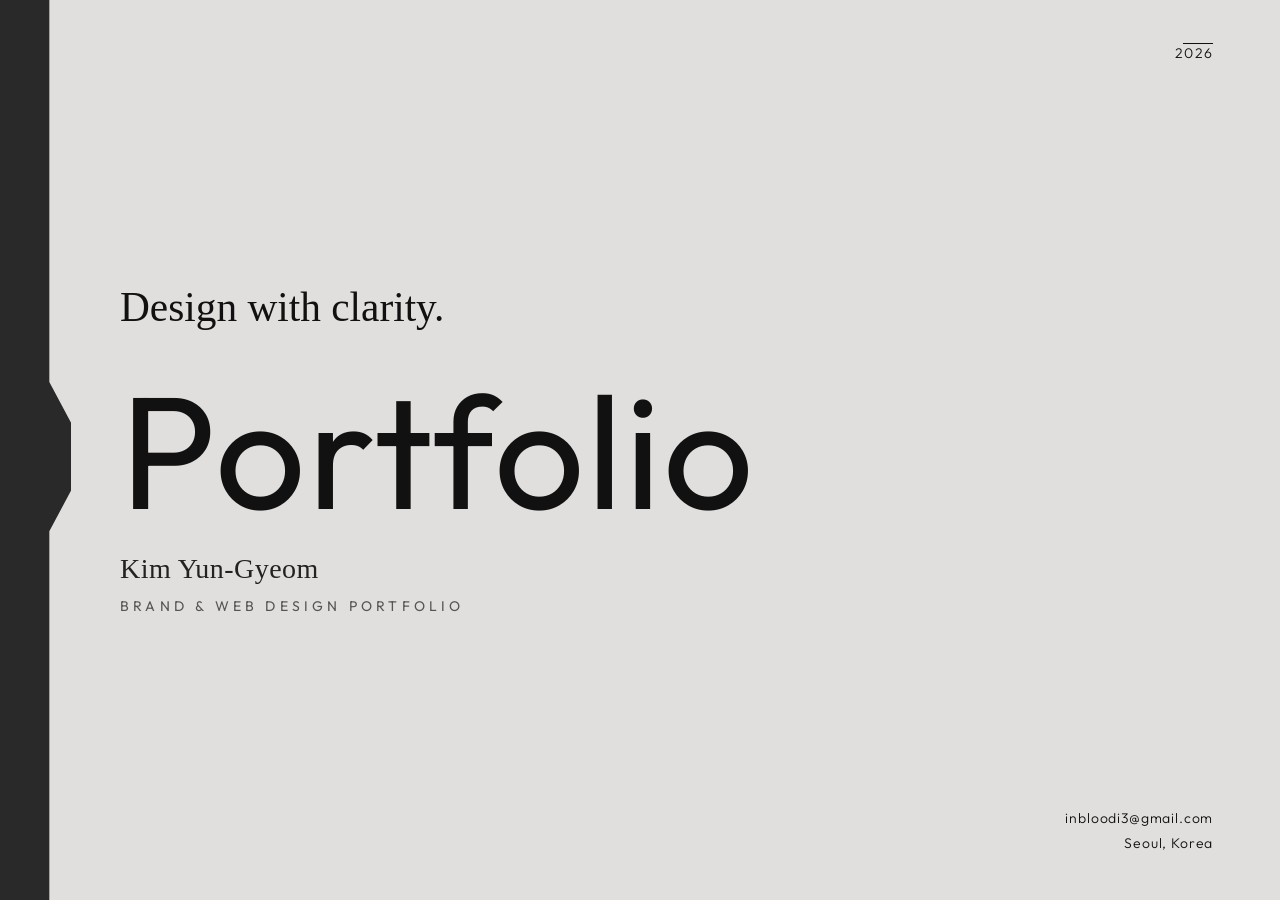
==== docs/index.html @ 1b4980cd "feat: scaffold site and build loading + cover master experience - docs/: first creation (index.html," ====
<!doctype html>
<html lang="ko">
<head>
  <meta charset="utf-8">
  <meta name="viewport" content="width=device-width, initial-scale=1">
  <title>Portfolio — Kim Yun-Gyeom</title>
  <meta name="description" content="Kim Yun-Gyeom — Brand &amp; Web Design Portfolio">

  <link rel="icon" href="data:,">

  <!-- 첫 화면이 그려지기 전에 Loading 상태를 켠다. JavaScript가 꺼져 있으면 Loading 화면은 나타나지 않는다. -->
  <script>document.documentElement.className = 'js is-loading';</script>

  <link rel="preload" href="assets/fonts/Outfit-Regular.ttf" as="font" type="font/ttf" crossorigin>
  <link rel="preload" href="assets/fonts/Outfit-Light.ttf" as="font" type="font/ttf" crossorigin>
  <link rel="stylesheet" href="css/tokens.css">
  <link rel="stylesheet" href="css/base.css">
  <link rel="stylesheet" href="css/layout.css">
  <link rel="stylesheet" href="css/components.css">
  <script src="js/main.js" defer></script>
</head>
<body>

  <div class="loader l-sheet" data-loader>
    <div class="loader__inner" role="status">
      <div class="loader__row">
        <span class="loader__label">Loading</span>
        <span class="loader__value" data-loader-value>0%</span>
      </div>
      <div class="loader__track">
        <div class="loader__bar" data-loader-bar></div>
      </div>
    </div>
  </div>

  <main>
    <section class="cover l-sheet" id="cover">
      <div class="cover__inner">
        <div class="cover__heading">
          <p class="cover__script cover__reveal">Design with clarity.</p>
          <h1 class="cover__title cover__reveal">Portfolio</h1>
          <p class="cover__name cover__reveal">Kim Yun-Gyeom</p>
          <p class="cover__caption cover__reveal">BRAND &amp; WEB DESIGN PORTFOLIO</p>
        </div>

        <p class="cover__year cover__reveal">2026</p>

        <address class="cover__contact cover__reveal">
          <span>inbloodi3@gmail.com</span>
          <span>Seoul, Korea</span>
        </address>
      </div>
    </section>
  </main>

</body>
</html>
---- docs/css/tokens.css ----
/* Design Tokens — 코드에서 쓰는 디자인 값의 유일한 원본.
   design-source/extracted-tokens.json(Figma에서 읽은 값)에서 SITE SCAFFOLD 때 옮겼다.

   단위 규칙
   - 크기·간격·자간 Token은 단위 없는 숫자다. 뜻은 "Figma 화면(1920 폭)에서의 px"이다.
   - 쓸 때 --px 를 곱한다:  font-size: calc(var(--text-cover-title-size) * var(--px));
   - --px 는 "디자인 1px이 지금 화면에서 차지하는 길이"다. 1920 이상에서는 정확히 1px이고,
     더 좁은 화면에서는 Section이 정한 비율로 줄어든다(layout.css, components.css에서 재정의).
   - 작은 글자(16 이하)는 줄이지 않는다. 그런 곳은 --px 대신 1px을 곱한다.
   - 색, 굵기, 줄 높이 배수(-leading)는 그대로 쓴다. -leading-px 는 --px 를 곱해 쓴다.
*/

:root {
  --px: calc(min(100vw, 1920px) / 1920);

  /* Color */
  --color-cover-base: #11100d;
  --color-cover-text: #111111;
  --color-cover-name: #222222;
  --color-cover-caption: #555555;
  --color-contents-title: #131313;
  --color-contents-project: #141414;
  --color-contents-label: #575757;
  --color-contents-sub: #5b5b5b;
  --color-contents-number: #666666;
  --color-contents-rule: rgba(38,38,38,0.25);
  --color-profile-page: rgb(15,15,17);
  --color-profile-card: #141416;
  --color-profile-card-border: rgba(255,255,255,0.05);
  --color-profile-photo-bg: #1e1e1e;
  --color-profile-heading: #f8f5ec;
  --color-profile-body: #d4d4d4;
  --color-profile-date: #cfcfcf;
  --color-profile-muted: #888888;
  --color-profile-divider: rgba(255,255,255,0.1);
  --color-profile-dot: rgba(255,255,255,0.2);
  --color-tool-card-bg: #1b1b1d;
  --color-tool-card-border: rgba(79,79,84,0.65);
  --color-tool-card-symbol: #ebe8db;
  --color-tool-card-label: #adadad;
  --color-cover-paper: #e0dfdd;
  --color-cover-band: #292929;

  /* Typography */
  --font-display: "Outfit", "Helvetica Neue", Arial, sans-serif;
  --font-script: "Allura", cursive;
  --font-serif: "Cormorant Garamond", Georgia, serif;
  --font-kr-heading: "Noto Sans KR", "Apple SD Gothic Neo", "Malgun Gothic", sans-serif;
  --font-kr-body: "Pretendard", "Apple SD Gothic Neo", "Malgun Gothic", sans-serif;
  --text-cover-title-size: 240;
  --text-cover-title-weight: 400;
  --text-cover-title-leading-px: 160;
  --text-cover-title-tracking: 3;
  --text-cover-script-size: 62;
  --text-cover-script-weight: 400;
  --text-cover-script-leading: normal;
  --text-cover-script-tracking: 0;
  --text-cover-name-size: 42;
  --text-cover-name-weight: 500;
  --text-cover-name-leading: normal;
  --text-cover-name-tracking: 0.72;
  --text-cover-caption-size: 14;
  --text-cover-caption-weight: 400;
  --text-cover-caption-leading: 1.5;
  --text-cover-caption-tracking: 4.2;
  --text-cover-year-size: 14;
  --text-cover-year-weight: 300;
  --text-cover-year-leading: normal;
  --text-cover-year-tracking: 1.4;
  --text-cover-contact-size: 14;
  --text-cover-contact-weight: 300;
  --text-cover-contact-leading-px: 25.2;
  --text-cover-contact-tracking: 0.84;
  --text-contents-title-size: 108;
  --text-contents-title-weight: 400;
  --text-contents-title-leading: normal;
  --text-contents-title-tracking: 5.4;
  --text-contents-eyebrow-size: 18;
  --text-contents-eyebrow-weight: 500;
  --text-contents-eyebrow-leading: 1.35;
  --text-contents-eyebrow-tracking: 0.9;
  --text-contents-project-size: 42;
  --text-contents-project-weight: 400;
  --text-contents-project-leading: 1.35;
  --text-contents-project-tracking: 0;
  --text-contents-number-size: 16;
  --text-contents-number-weight: 400;
  --text-contents-number-leading: 1.35;
  --text-contents-number-tracking: 1.28;
  --text-contents-item-size: 16;
  --text-contents-item-weight: 400;
  --text-contents-item-leading: 1.35;
  --text-contents-item-tracking: 1.28;
  --text-contents-caption-size: 14;
  --text-contents-caption-weight: 400;
  --text-contents-caption-leading: 1.35;
  --text-contents-caption-tracking: 1.4;
  --text-profile-name-size: 48;
  --text-profile-name-weight: 700;
  --text-profile-name-leading-px: 58;
  --text-profile-name-tracking: -0.72;
  --text-profile-birth-size: 16;
  --text-profile-birth-weight: 300;
  --text-profile-birth-leading-px: 24;
  --text-profile-birth-tracking: 1.6;
  --text-profile-contact-label-size: 16;
  --text-profile-contact-label-weight: 500;
  --text-profile-contact-label-leading-px: 24;
  --text-profile-contact-label-tracking: 0;
  --text-profile-contact-size: 16;
  --text-profile-contact-weight: 400;
  --text-profile-contact-leading-px: 24;
  --text-profile-contact-tracking: 0.8;
  --text-profile-intro-size: 20;
  --text-profile-intro-weight: 400;
  --text-profile-intro-leading-px: 31;
  --text-profile-intro-tracking: 0;
  --text-profile-heading-size: 42;
  --text-profile-heading-weight: 400;
  --text-profile-heading-leading-px: 46;
  --text-profile-heading-tracking: 0;
  --text-profile-date-size: 16;
  --text-profile-date-weight: 400;
  --text-profile-date-leading-px: 24;
  --text-profile-date-tracking: 0;
  --text-profile-item-size: 16;
  --text-profile-item-weight: 700;
  --text-profile-item-leading-px: 24;
  --text-profile-item-tracking: 0;
  --text-profile-item-sub-size: 16;
  --text-profile-item-sub-weight: 400;
  --text-profile-item-sub-leading-px: 25;
  --text-profile-item-sub-tracking: 0;
  --text-tool-symbol-size: 24;
  --text-tool-symbol-weight: 600;
  --text-tool-symbol-leading-px: 30;
  --text-tool-symbol-tracking: 0;
  --text-tool-label-size: 14;
  --text-tool-label-weight: 400;
  --text-tool-label-leading-px: 20;
  --text-tool-label-tracking: 0;

  /* Layout */
  --layout-frame-width: 1920;
  --layout-slide-height: 1080;
  --layout-cover-inner-height: 950;
  --layout-cover-padding-left: 180;
  --layout-cover-padding-right: 100;
  --layout-cover-title-block-height: 500;
  --layout-contents-inner-width: 1620;
  --layout-contents-inner-height: 850;
  --layout-contents-left-width: 500;
  --layout-contents-right-width: 1040;
  --layout-contents-index-column-width: 230;
  --layout-contents-project-row-height: 100;
  --layout-profile-page-padding-block: 65;
  --layout-profile-page-padding-inline: 160;
  --layout-profile-card-width: 1600;
  --layout-profile-card-height: 950;
  --layout-profile-card-padding-top: 157;
  --layout-profile-card-padding-right: 97;
  --layout-profile-card-padding-bottom: 35;
  --layout-profile-card-padding-left: 129;
  --layout-profile-aside-width: 320;
  --layout-profile-photo-width: 320;
  --layout-profile-photo-height: 400;
  --layout-profile-date-column-width: 154;
  --layout-tool-card-size: 76;
  --layout-case-study-aidora-width: 1600;
  --layout-cover-band-width: 74;
  --layout-cover-band-tab-width: 107;
  --layout-cover-band-tab-top: 102;
  --layout-cover-band-tab-flat-top: 40;
  --layout-cover-band-tab-flat-bottom: 60;
  --layout-cover-band-tab-bottom: 122;
  --layout-cover-frame-margin: 65;

  /* Space */
  --space-cover-stack-gap: 16;
  --space-cover-script-bottom: 54;
  --space-cover-name-top: 29;
  --space-contents-columns-gap: 80;
  --space-contents-heading-gap: 28;
  --space-contents-groups-gap: 44;
  --space-contents-group-gap: 28;
  --space-contents-title-gap: 28;
  --space-contents-index-gap: 20;
  --space-contents-item-gap: 12;
  --space-profile-columns-gap: 124;
  --space-profile-aside-gap: 36;
  --space-profile-info-gap: 28;
  --space-profile-name-gap: 10;
  --space-profile-contact-gap: 14;
  --space-profile-contact-label-gap: 16;
  --space-profile-intro-to-body: 160;
  --space-profile-rows-gap: 24;
  --space-profile-row-columns-gap: 80;
  --space-profile-block-gap: 28;
  --space-profile-list-gap: 22;
  --space-profile-item-gap: 24;
  --space-profile-item-inner-gap: 2;
  --space-tool-cards-gap: 8;
  --space-character-gap-row: 12;
  --space-character-gap-column: 16;

  /* Shape */
  --radius-profile-card: 16;
  --radius-profile-photo: 8;
  --radius-tool-card: 8;
  --shadow-profile-card: 0 25px 25px rgba(0, 0, 0, 0.25);
  --border-hairline: 1;
  --size-cover-year-rule-width: 30;
  --size-cover-year-rule-height: 1;
  --size-character-dot: 4;

  /* Responsive Adaptation — Figma에 없다(Desktop 1920 디자인만 있음).
     좁은 화면에서 Cover 구성을 유지하기 위한 구현 판단값이다.
     근거: design-source/implementation-spec.md "Responsive Strategy" */
  --sheet-scale-base-mobile: 1130;   /* 화면 폭을 이 숫자로 나눈 값이 --px. 왼쪽 140 + 제목 930 + 오른쪽 60 */
  --sheet-scale-base-tablet: 1175;   /* 왼쪽 165 + 제목 930 + 오른쪽 80 */
  --layout-sheet-padding-left-mobile: 140;
  --layout-sheet-padding-right-mobile: 60;
  --layout-sheet-padding-left-tablet: 165;
  --layout-sheet-padding-right-tablet: 80;
  --text-small-size-mobile: 12;      /* 14px 대문자 Label이 390 폭에서 한 줄에 들어가도록 */
  --text-small-tracking-mobile: 3;
  --text-cover-script-size-min: 30;  /* 필기체와 이름이 읽히는 최소 크기(px) */
  --text-cover-name-size-min: 20;
  --text-cover-stack-gap-min: 10;
  --text-cover-title-leading-px-mobile: 220;  /* 390 폭: 제목 묶음 높이를 고정하지 않고 줄 높이로 간격을 만든다 */

  /* Motion — Figma에 없다. Loading → Cover 전환용(사용자 지정 Interaction).
     근거: design-source/implementation-spec.md "Loading Experience" */
  --duration-loader-out: 500ms;
  --duration-reveal: 800ms;
  --delay-reveal: 150ms;      /* Loading 선이 옅어진 뒤에 글자가 나타나기 시작한다 */
  --stagger-reveal: 70ms;
  --ease-out: cubic-bezier(0.22, 1, 0.36, 1);
  --distance-reveal: 24;
}

/* 움직임을 줄이도록 설정한 환경: 이동을 없애고 전환을 즉시 끝낸다 */
@media (prefers-reduced-motion: reduce) {
  :root {
    --duration-loader-out: 1ms;
    --duration-reveal: 1ms;
    --delay-reveal: 0ms;
    --stagger-reveal: 0ms;
    --distance-reveal: 0;
  }
}
---- docs/css/base.css ----
/* Base — Reset, Font, Element 기본값 */

/* Font: Self-hosted (SIL Open Font License 1.1). 기록은 assets/manifest.jsonl */
@font-face {
  font-family: "Outfit";
  src: url("../assets/fonts/Outfit-Light.ttf") format("truetype");
  font-weight: 300;
  font-style: normal;
  font-display: swap;
}

@font-face {
  font-family: "Outfit";
  src: url("../assets/fonts/Outfit-Regular.ttf") format("truetype");
  font-weight: 400;
  font-style: normal;
  font-display: swap;
}

*,
*::before,
*::after {
  box-sizing: border-box;
}

html {
  -webkit-text-size-adjust: 100%;
  text-size-adjust: 100%;
}

body {
  margin: 0;
  font-family: var(--font-display);
  color: var(--color-cover-text);
  background: var(--color-cover-paper);
  -webkit-font-smoothing: antialiased;
}

h1,
p,
address {
  margin: 0;
}

address {
  font-style: normal;
}

img {
  display: block;
  max-width: 100%;
  height: auto;
}

:focus-visible {
  outline: 2px solid currentColor;
  outline-offset: 3px;
}

.u-visually-hidden {
  position: absolute;
  width: 1px;
  height: 1px;
  overflow: hidden;
  clip-path: inset(50%);
  white-space: nowrap;
}
---- docs/css/layout.css ----
/* Layout — Page 골격 */

/* Sheet: 종이 한 장을 화면 가득 펼친 면. Cover와 Loading 화면이 같이 쓴다.
   - 밝은 종이 바탕과 왼쪽의 검은 띠(가운데가 튀어나온 모양)를 그린다.
   - --px 를 화면 폭에 맞춰 정한다. 이 안의 모든 크기는 --px 를 곱해 쓴다.
   - 종이 질감 이미지는 아직 권리 확인 전이라 단색으로 대신한다(ASSET GAP). */
.l-sheet {
  --px: calc(100vw / var(--sheet-scale-base-mobile));
  --sheet-padding-left: calc(var(--layout-sheet-padding-left-mobile) * var(--px));
  --sheet-padding-right: calc(var(--layout-sheet-padding-right-mobile) * var(--px));
  --sheet-margin-block: calc(var(--layout-cover-frame-margin) * var(--px));

  position: relative;
  min-height: 100vh;
  min-height: 100svh;
  background: var(--color-cover-paper);
  overflow: hidden;
}

.l-sheet::before {
  content: "";
  position: absolute;
  inset: 0 auto 0 0;
  width: calc(var(--layout-cover-band-tab-width) * var(--px));
  background: var(--color-cover-band);
  clip-path: polygon(
    0 0,
    calc(var(--layout-cover-band-width) * var(--px)) 0,
    calc(var(--layout-cover-band-width) * var(--px)) calc(50% - var(--layout-cover-band-tab-top) * var(--px)),
    100% calc(50% - var(--layout-cover-band-tab-flat-top) * var(--px)),
    100% calc(50% + var(--layout-cover-band-tab-flat-bottom) * var(--px)),
    calc(var(--layout-cover-band-width) * var(--px)) calc(50% + var(--layout-cover-band-tab-bottom) * var(--px)),
    calc(var(--layout-cover-band-width) * var(--px)) 100%,
    0 100%
  );
}

@media (min-width: 600px) {
  .l-sheet {
    --px: calc(100vw / var(--sheet-scale-base-tablet));
    --sheet-padding-left: calc(var(--layout-sheet-padding-left-tablet) * var(--px));
    --sheet-padding-right: calc(var(--layout-sheet-padding-right-tablet) * var(--px));
  }
}

/* Desktop: Figma 구성 그대로. 1920에서 --px 는 정확히 1px이다. */
@media (min-width: 1024px) {
  .l-sheet {
    --px: calc(min(100vw, 1920px) / 1920);
    --sheet-padding-left: calc(var(--layout-cover-padding-left) * var(--px));
    --sheet-padding-right: calc(var(--layout-cover-padding-right) * var(--px));
  }
}
---- docs/css/components.css ----
/* Components */

/* ---------- Cover ---------- */

.cover {
  display: flex;
  align-items: center;
}

/* Figma: 1080 높이 화면 안의 950 높이 영역. 위아래 여백을 뺀 나머지를 채운다. */
.cover__inner {
  position: relative;
  display: flex;
  align-items: center;
  width: 100%;
  height: calc(100vh - 2 * var(--sheet-margin-block));
  height: calc(100svh - 2 * var(--sheet-margin-block));
  min-height: calc(var(--layout-cover-title-block-height) * var(--px));
  padding-left: var(--sheet-padding-left);
  padding-right: var(--sheet-padding-right);
}

.cover__heading {
  display: flex;
  flex-direction: column;
  align-items: flex-start;
  justify-content: center;
  gap: max(calc(var(--space-cover-stack-gap) * var(--px)), calc(var(--text-cover-stack-gap-min) * 1px));
}

.cover__script {
  padding-bottom: calc(var(--space-cover-script-bottom) * var(--px));
  font-family: var(--font-script);
  font-size: max(calc(var(--text-cover-script-size) * var(--px)), calc(var(--text-cover-script-size-min) * 1px));
  font-weight: var(--text-cover-script-weight);
  line-height: var(--text-cover-script-leading);
  color: var(--color-cover-text);
}

/* Figma에서 제목은 남는 높이를 차지하는 칸의 세로 가운데에 놓인다 */
.cover__title {
  font-size: calc(var(--text-cover-title-size) * var(--px));
  font-weight: var(--text-cover-title-weight);
  line-height: calc(var(--text-cover-title-leading-px-mobile) * var(--px));
  letter-spacing: calc(var(--text-cover-title-tracking) * var(--px));
  white-space: nowrap;
  color: var(--color-cover-text);
}

.cover__name {
  padding-top: calc(var(--space-cover-name-top) * var(--px));
  font-family: var(--font-serif);
  font-size: max(calc(var(--text-cover-name-size) * var(--px)), calc(var(--text-cover-name-size-min) * 1px));
  font-weight: var(--text-cover-name-weight);
  line-height: var(--text-cover-name-leading);
  letter-spacing: calc(var(--text-cover-name-tracking) * var(--px));
  color: var(--color-cover-name);
}

/* 작은 글자는 화면이 좁아져도 줄이지 않는다(1px 곱). 390 폭에서만 한 단계 작게 쓴다. */
.cover__caption {
  font-size: calc(var(--text-small-size-mobile) * 1px);
  font-weight: var(--text-cover-caption-weight);
  line-height: var(--text-cover-caption-leading);
  letter-spacing: calc(var(--text-small-tracking-mobile) * 1px);
  text-transform: uppercase;
  color: var(--color-cover-caption);
}

/* 오른쪽 위: 짧은 선 + 연도 */
.cover__year {
  position: absolute;
  top: 0;
  right: var(--sheet-padding-right);
  display: flex;
  flex-direction: column;
  align-items: flex-end;
  font-size: calc(var(--text-cover-year-size) * 1px);
  font-weight: var(--text-cover-year-weight);
  line-height: var(--text-cover-year-leading);
  letter-spacing: calc(var(--text-cover-year-tracking) * 1px);
  white-space: nowrap;
  color: var(--color-cover-text);
}

.cover__year::before {
  content: "";
  width: calc(var(--size-cover-year-rule-width) * 1px);
  height: calc(var(--size-cover-year-rule-height) * 1px);
  background: var(--color-cover-text);
}

/* 오른쪽 아래: 이메일, 지역 */
.cover__contact {
  position: absolute;
  right: var(--sheet-padding-right);
  bottom: 0;
  display: flex;
  flex-direction: column;
  align-items: flex-end;
  font-size: calc(var(--text-cover-contact-size) * 1px);
  font-weight: var(--text-cover-contact-weight);
  line-height: calc(var(--text-cover-contact-leading-px) * 1px);
  letter-spacing: calc(var(--text-cover-contact-tracking) * 1px);
  text-align: right;
  white-space: nowrap;
  color: var(--color-cover-text);
}

/* 600 이상: Figma의 제목 묶음 구성(고정 높이 안에서 제목이 세로 가운데) */
@media (min-width: 600px) {
  .cover__heading {
    height: calc(var(--layout-cover-title-block-height) * var(--px));
  }

  .cover__title {
    display: flex;
    flex: 1 0 0;
    align-items: center;
    min-height: 1px;
    line-height: calc(var(--text-cover-title-leading-px) * var(--px));
  }

  .cover__caption {
    font-size: calc(var(--text-cover-caption-size) * 1px);
    letter-spacing: calc(var(--text-cover-caption-tracking) * 1px);
  }
}

/* ---------- Cover 등장 ----------
   Loading이 끝나면 글자들이 아래에서 제자리로 올라오며 나타난다.
   숨김 상태는 JavaScript가 Loading을 켰을 때(.is-loading)만 적용된다. */

.cover__reveal {
  transition:
    opacity var(--duration-reveal) var(--ease-out),
    transform var(--duration-reveal) var(--ease-out);
  transition-delay: var(--delay-reveal);
}

.cover__reveal:nth-child(2) { transition-delay: calc(var(--delay-reveal) + var(--stagger-reveal) * 1); }
.cover__reveal:nth-child(3) { transition-delay: calc(var(--delay-reveal) + var(--stagger-reveal) * 2); }
.cover__reveal:nth-child(4) { transition-delay: calc(var(--delay-reveal) + var(--stagger-reveal) * 3); }
.cover__year.cover__reveal,
.cover__contact.cover__reveal { transition-delay: calc(var(--delay-reveal) + var(--stagger-reveal) * 5); }

.is-loading .cover__reveal {
  opacity: 0;
  transform: translateY(calc(var(--distance-reveal) * var(--px)));
  transition: none;
  /* JavaScript가 도중에 멈춰도 글자가 숨은 채로 남지 않게 한다 */
  animation: cover-failsafe 1ms 8s forwards;
}

@keyframes cover-failsafe {
  to {
    opacity: 1;
    transform: none;
  }
}

/* ---------- Loader ----------
   Cover와 같은 종이·띠·여백·글자 양식을 쓴다. 가는 선 하나가 왼쪽에서 오른쪽으로 찬다. */

.loader {
  display: none;
}

.is-loading .loader,
.is-loaded .loader {
  position: fixed;
  inset: 0;
  z-index: 10;
  display: flex;
  align-items: center;
  pointer-events: none;
  transition:
    opacity var(--duration-loader-out) var(--ease-out),
    visibility 0s linear var(--duration-loader-out);
}

.is-loading .loader {
  /* JavaScript가 도중에 멈춰도 Loading 화면이 내용을 가린 채로 남지 않게 한다 */
  animation: loader-failsafe 1ms 8s forwards;
}

.is-loaded .loader {
  opacity: 0;
  visibility: hidden;
}

@keyframes loader-failsafe {
  to {
    opacity: 0;
    visibility: hidden;
  }
}

.loader__inner {
  width: 100%;
  padding-left: var(--sheet-padding-left);
  padding-right: var(--sheet-padding-right);
}

.loader__row {
  display: flex;
  align-items: baseline;
  justify-content: space-between;
  padding-bottom: calc(var(--space-cover-stack-gap) * 1px);
  color: var(--color-cover-text);
}

.loader__label {
  font-size: calc(var(--text-small-size-mobile) * 1px);
  font-weight: var(--text-cover-caption-weight);
  line-height: var(--text-cover-caption-leading);
  letter-spacing: calc(var(--text-small-tracking-mobile) * 1px);
  text-transform: uppercase;
  color: var(--color-cover-caption);
}

.loader__value {
  font-size: calc(var(--text-cover-year-size) * 1px);
  font-weight: var(--text-cover-year-weight);
  line-height: var(--text-cover-year-leading);
  letter-spacing: calc(var(--text-cover-year-tracking) * 1px);
  font-variant-numeric: tabular-nums;
}

.loader__track {
  height: calc(var(--size-cover-year-rule-height) * 1px);
  background: var(--color-contents-rule);
}

.loader__bar {
  height: 100%;
  background: var(--color-cover-text);
  transform: scaleX(0);
  transform-origin: left center;
}

@media (min-width: 600px) {
  .loader__label {
    font-size: calc(var(--text-cover-caption-size) * 1px);
    letter-spacing: calc(var(--text-cover-caption-tracking) * 1px);
  }
}
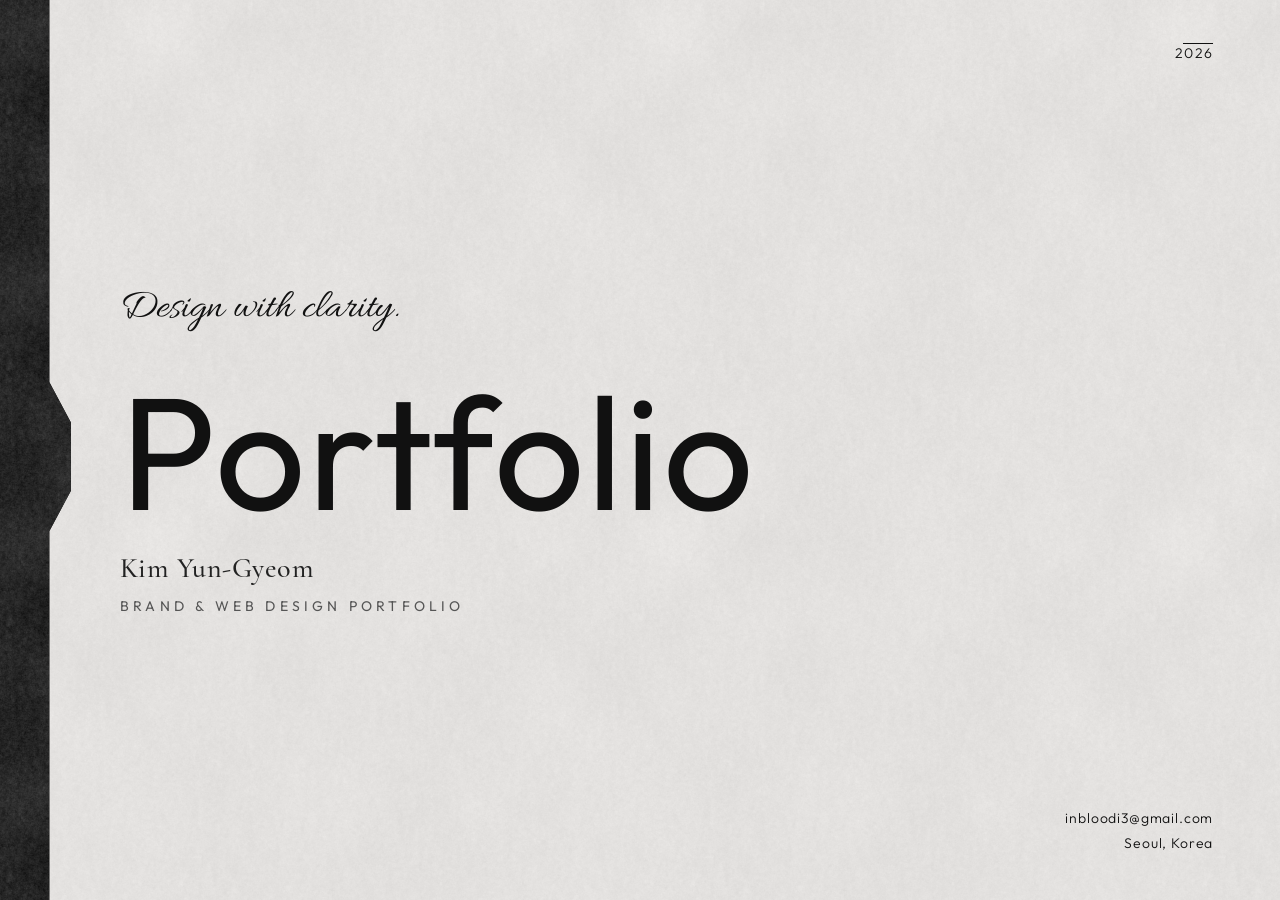
==== commit ba0e8320: "feat: resolve cover font and paper texture gaps - fonts: self-host Allura Regular (google/fonts) and" ====
--- a/docs/index.html
+++ b/docs/index.html
@@ -13,6 +13,9 @@
 
   <link rel="preload" href="assets/fonts/Outfit-Regular.ttf" as="font" type="font/ttf" crossorigin>
   <link rel="preload" href="assets/fonts/Outfit-Light.ttf" as="font" type="font/ttf" crossorigin>
+  <link rel="preload" href="assets/fonts/Allura-Regular.ttf" as="font" type="font/ttf" crossorigin>
+  <link rel="preload" href="assets/fonts/CormorantGaramond-Medium.woff2" as="font" type="font/woff2" crossorigin>
+  <link rel="preload" href="assets/paper-texture.webp" as="image" type="image/webp">
   <link rel="stylesheet" href="css/tokens.css">
   <link rel="stylesheet" href="css/base.css">
   <link rel="stylesheet" href="css/layout.css">
--- a/docs/css/tokens.css
+++ b/docs/css/tokens.css
@@ -38,8 +38,8 @@
   --color-tool-card-border: rgba(79,79,84,0.65);
   --color-tool-card-symbol: #ebe8db;
   --color-tool-card-label: #adadad;
-  --color-cover-paper: #e0dfdd;
-  --color-cover-band: #292929;
+  --color-cover-paper: #e3e1df;
+  --color-cover-band: #272727;
 
   /* Typography */
   --font-display: "Outfit", "Helvetica Neue", Arial, sans-serif;
--- a/docs/css/base.css
+++ b/docs/css/base.css
@@ -1,6 +1,6 @@
 /* Base — Reset, Font, Element 기본값 */
 
-/* Font: Self-hosted (SIL Open Font License 1.1). 기록은 assets/manifest.jsonl */
+/* Font: Self-hosted. 모두 SIL Open Font License 1.1 (assets/fonts/OFL-*.txt, 기록은 assets/manifest.jsonl) */
 @font-face {
   font-family: "Outfit";
   src: url("../assets/fonts/Outfit-Light.ttf") format("truetype");
@@ -13,6 +13,22 @@
   font-family: "Outfit";
   src: url("../assets/fonts/Outfit-Regular.ttf") format("truetype");
   font-weight: 400;
+  font-style: normal;
+  font-display: swap;
+}
+
+@font-face {
+  font-family: "Allura";
+  src: url("../assets/fonts/Allura-Regular.ttf") format("truetype");
+  font-weight: 400;
+  font-style: normal;
+  font-display: swap;
+}
+
+@font-face {
+  font-family: "Cormorant Garamond";
+  src: url("../assets/fonts/CormorantGaramond-Medium.woff2") format("woff2");
+  font-weight: 500;
   font-style: normal;
   font-display: swap;
 }
--- a/docs/css/layout.css
+++ b/docs/css/layout.css
@@ -3,7 +3,8 @@
 /* Sheet: 종이 한 장을 화면 가득 펼친 면. Cover와 Loading 화면이 같이 쓴다.
    - 밝은 종이 바탕과 왼쪽의 검은 띠(가운데가 튀어나온 모양)를 그린다.
    - --px 를 화면 폭에 맞춰 정한다. 이 안의 모든 크기는 --px 를 곱해 쓴다.
-   - 종이 질감 이미지는 아직 권리 확인 전이라 단색으로 대신한다(ASSET GAP). */
+   - 종이 질감은 자체 제작한 반복 Tile이다(scripts/assets/make-paper-texture.py). 띠는 Tile에 없고 CSS가 그린다.
+   - Loading 화면과 Cover가 같은 위치에서 같은 Tile을 깔기 때문에 전환할 때 바탕이 변하지 않는다. */
 .l-sheet {
   --px: calc(100vw / var(--sheet-scale-base-mobile));
   --sheet-padding-left: calc(var(--layout-sheet-padding-left-mobile) * var(--px));
@@ -13,7 +14,7 @@
   position: relative;
   min-height: 100vh;
   min-height: 100svh;
-  background: var(--color-cover-paper);
+  background: var(--color-cover-paper) url("../assets/paper-texture.webp") repeat 0 0;
   overflow: hidden;
 }
 
@@ -22,7 +23,7 @@
   position: absolute;
   inset: 0 auto 0 0;
   width: calc(var(--layout-cover-band-tab-width) * var(--px));
-  background: var(--color-cover-band);
+  background: var(--color-cover-band) url("../assets/paper-texture-dark.webp") repeat 0 0;
   clip-path: polygon(
     0 0,
     calc(var(--layout-cover-band-width) * var(--px)) 0,
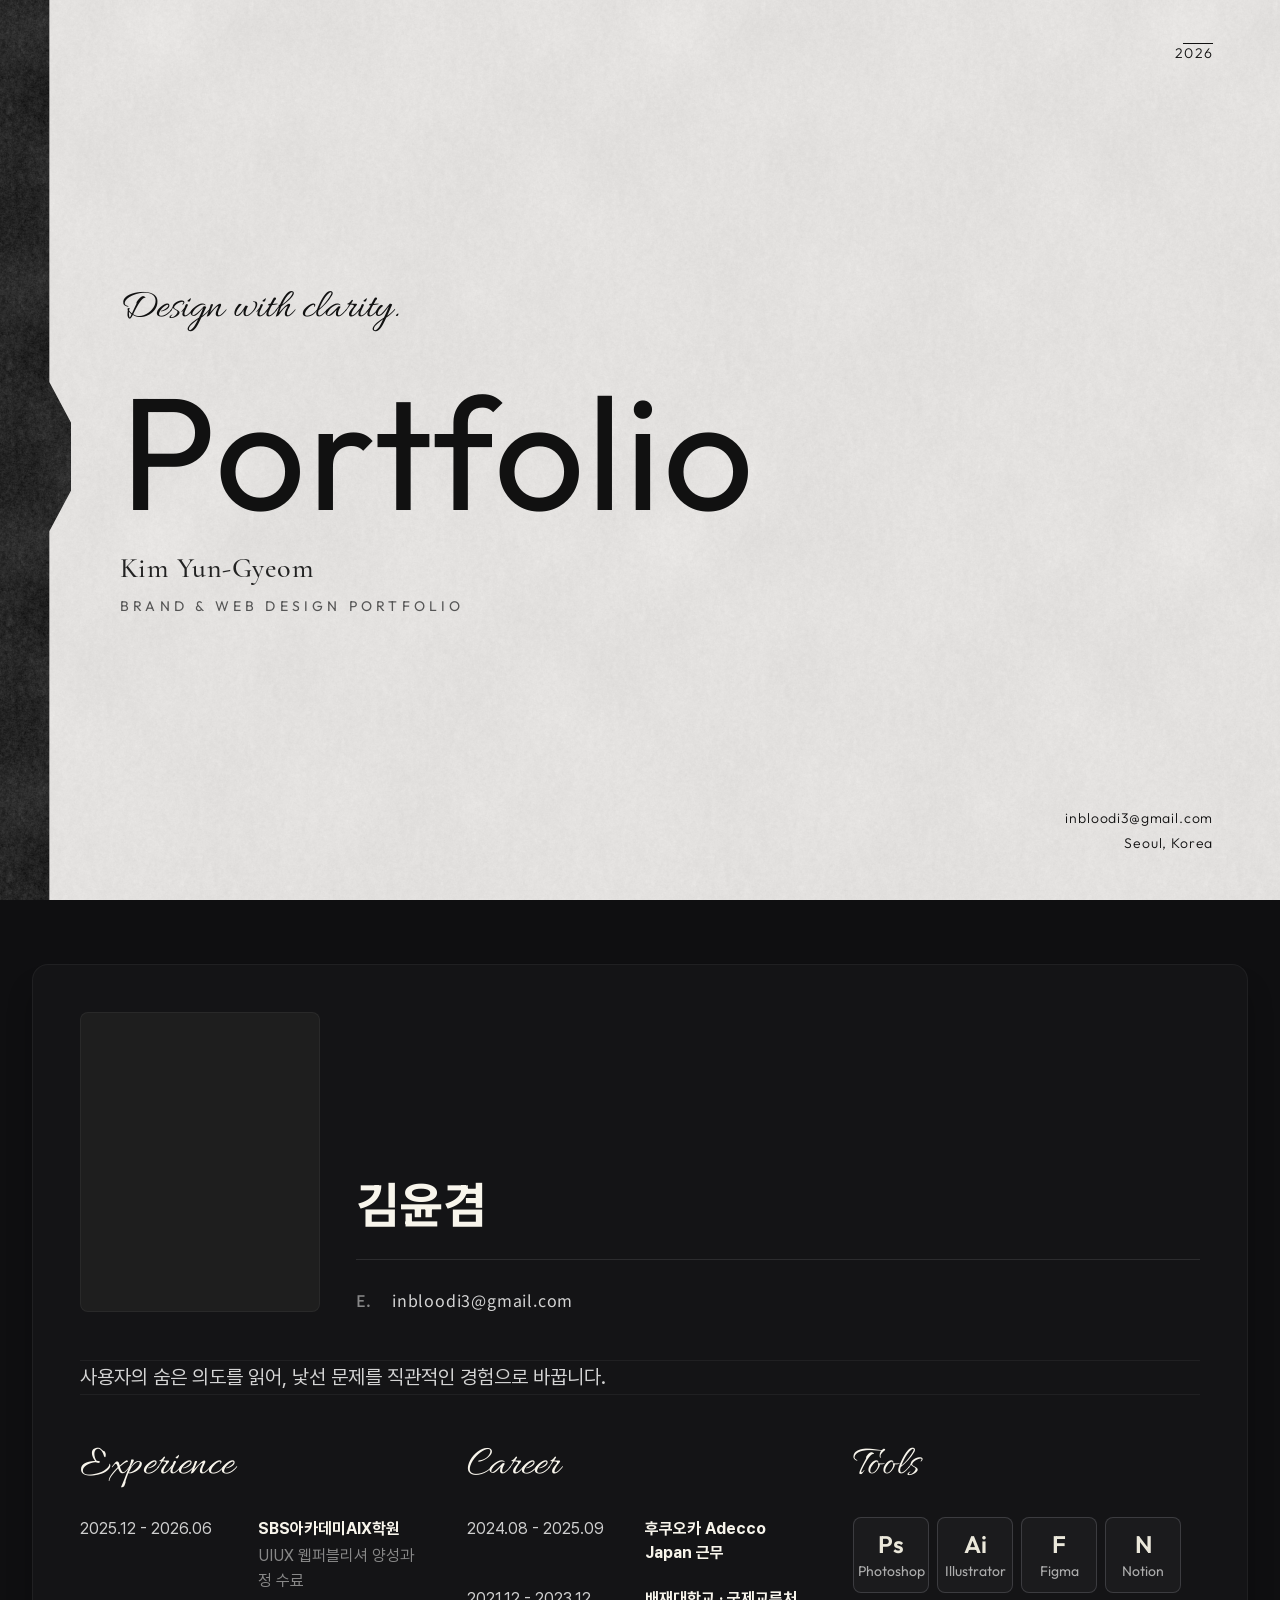
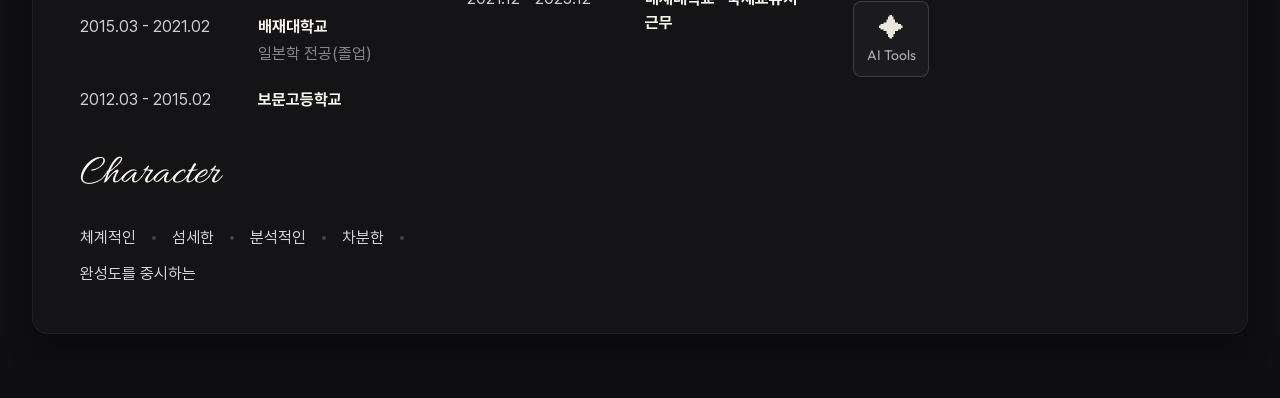
==== commit 43f77a3c: "feat: cover paper-entry motion and index#profile - motion: cover sheet slides in from the right and " ====
--- a/docs/index.html
+++ b/docs/index.html
@@ -16,6 +16,7 @@
   <link rel="preload" href="assets/fonts/Allura-Regular.ttf" as="font" type="font/ttf" crossorigin>
   <link rel="preload" href="assets/fonts/CormorantGaramond-Medium.woff2" as="font" type="font/woff2" crossorigin>
   <link rel="preload" href="assets/paper-texture.webp" as="image" type="image/webp">
+  <link rel="preload" href="assets/paper-texture-dark.webp" as="image" type="image/webp">
   <link rel="stylesheet" href="css/tokens.css">
   <link rel="stylesheet" href="css/base.css">
   <link rel="stylesheet" href="css/layout.css">
@@ -38,6 +39,7 @@
 
   <main>
     <section class="cover l-sheet" id="cover">
+      <div class="cover__sheet" aria-hidden="true"></div>
       <div class="cover__inner">
         <div class="cover__heading">
           <p class="cover__script cover__reveal">Design with clarity.</p>
@@ -54,6 +56,94 @@
         </address>
       </div>
     </section>
+
+    <section class="profile" id="profile">
+      <div class="profile__card">
+        <div class="profile__aside">
+          <div class="profile__photo"></div>
+          <div class="profile__info">
+            <h2 class="profile__name">김윤겸</h2>
+            <hr class="profile__divider">
+            <address class="profile__contact">
+              <span class="profile__contact-label">E.</span>
+              <span class="profile__contact-value">inbloodi3@gmail.com</span>
+            </address>
+          </div>
+        </div>
+
+        <div class="profile__main">
+          <p class="profile__intro">사용자의 숨은 의도를 읽어, 낯선 문제를 직관적인 경험으로 바꿉니다.</p>
+
+          <div class="profile__groups">
+            <div class="profile__group">
+              <h3 class="script-heading">Experience</h3>
+              <ul class="history history--detailed">
+                <li class="history-item">
+                  <span class="history-item__date">2025.12 - 2026.06</span>
+                  <span class="history-item__body">
+                    <span class="history-item__title">SBS아카데미AIX학원</span>
+                    <span class="history-item__note">UIUX 웹퍼블리셔 양성과정 수료</span>
+                  </span>
+                </li>
+                <li class="history-item">
+                  <span class="history-item__date">2015.03 - 2021.02</span>
+                  <span class="history-item__body">
+                    <span class="history-item__title">배재대학교</span>
+                    <span class="history-item__note">일본학 전공(졸업)</span>
+                  </span>
+                </li>
+                <li class="history-item">
+                  <span class="history-item__date">2012.03 - 2015.02</span>
+                  <span class="history-item__body">
+                    <span class="history-item__title">보문고등학교</span>
+                  </span>
+                </li>
+              </ul>
+            </div>
+
+            <div class="profile__group">
+              <h3 class="script-heading">Career</h3>
+              <ul class="history">
+                <li class="history-item">
+                  <span class="history-item__date">2024.08 - 2025.09</span>
+                  <span class="history-item__body">
+                    <span class="history-item__title">후쿠오카 Adecco Japan 근무</span>
+                  </span>
+                </li>
+                <li class="history-item">
+                  <span class="history-item__date">2021.12 - 2023.12</span>
+                  <span class="history-item__body">
+                    <span class="history-item__title">배재대학교 · 국제교류처 근무</span>
+                  </span>
+                </li>
+              </ul>
+            </div>
+
+            <div class="profile__group">
+              <h3 class="script-heading">Tools</h3>
+              <ul class="tool-cards">
+                <li class="tool-card"><span class="tool-card__symbol">Ps</span><span class="tool-card__label">Photoshop</span></li>
+                <li class="tool-card"><span class="tool-card__symbol">Ai</span><span class="tool-card__label">Illustrator</span></li>
+                <li class="tool-card"><span class="tool-card__symbol">F</span><span class="tool-card__label">Figma</span></li>
+                <li class="tool-card"><span class="tool-card__symbol">N</span><span class="tool-card__label">Notion</span></li>
+                <li class="tool-card"><span class="tool-card__symbol">✦</span><span class="tool-card__label">AI Tools</span></li>
+              </ul>
+            </div>
+
+            <div class="profile__group">
+              <h3 class="script-heading">Character</h3>
+              <ul class="keywords">
+                <li class="keywords__item">체계적인</li>
+                <li class="keywords__item">섬세한</li>
+                <li class="keywords__item">분석적인</li>
+                <li class="keywords__item">차분한</li>
+                <li class="keywords__item">완성도를 중시하는</li>
+              </ul>
+            </div>
+          </div>
+        </div>
+      </div>
+    </section>
   </main>
 
 </body>
--- a/docs/css/tokens.css
+++ b/docs/css/tokens.css
@@ -166,6 +166,7 @@
   --layout-profile-photo-height: 400;
   --layout-profile-date-column-width: 154;
   --layout-tool-card-size: 76;
+  --layout-profile-contact-label-width: 20;
   --layout-case-study-aidora-width: 1600;
   --layout-cover-band-width: 74;
   --layout-cover-band-tab-width: 107;
@@ -200,6 +201,7 @@
   --space-profile-item-gap: 24;
   --space-profile-item-inner-gap: 2;
   --space-tool-cards-gap: 8;
+  --space-tool-card-inner-gap: 2;
   --space-character-gap-row: 12;
   --space-character-gap-column: 16;
 
@@ -227,24 +229,47 @@
   --text-cover-script-size-min: 30;  /* 필기체와 이름이 읽히는 최소 크기(px) */
   --text-cover-name-size-min: 20;
   --text-cover-stack-gap-min: 10;
-  --text-cover-title-leading-px-mobile: 220;  /* 390 폭: 제목 묶음 높이를 고정하지 않고 줄 높이로 간격을 만든다 */
+  --text-cover-title-leading-px-mobile: 220;
+
+  /* Profile — 1440 미만에서 쓰는 값(px). 1440 이상은 Figma 구성을 화면 폭에 비례해 쓴다 */
+  --layout-profile-page-padding-mobile: 16;
+  --layout-profile-page-padding-tablet: 32;
+  --layout-profile-card-padding-mobile: 24;
+  --layout-profile-card-padding-tablet: 48;
+  --layout-profile-photo-width-compact: 240;
+  --layout-profile-group-min-width: 330;   /* 묶음(Experience 등) 한 칸의 최소 폭. 이보다 좁아지면 한 줄에 하나씩 */
+  --space-profile-stack-gap-compact: 48;
+  --space-profile-groups-gap-compact: 40;  /* 390 폭: 제목 묶음 높이를 고정하지 않고 줄 높이로 간격을 만든다 */
 
   /* Motion — Figma에 없다. Loading → Cover 전환용(사용자 지정 Interaction).
      근거: design-source/implementation-spec.md "Loading Experience" */
-  --duration-loader-out: 500ms;
-  --duration-reveal: 800ms;
-  --delay-reveal: 150ms;      /* Loading 선이 옅어진 뒤에 글자가 나타나기 시작한다 */
-  --stagger-reveal: 70ms;
+  --duration-loader-out: 200ms;   /* Loading 글자·선이 사라지는 시간 */
+  --delay-sheet: 200ms;           /* 그 뒤에 Cover 종이가 들어오기 시작한다 */
+  --duration-sheet: 600ms;        /* 종이가 오른쪽에서 들어와 띠 아래에 안착하는 시간 */
+  --ease-sheet: cubic-bezier(0.25, 0.75, 0.2, 1);   /* 들어오면서 점점 느려져 끝에서 천천히 멈춘다(튕김 없음) */
+  --sheet-enter-offset: 100%;     /* 종이의 시작 위치: 화면 오른쪽 바깥 */
+  --sheet-enter-opacity: 0.9;
+  --shadow-sheet-edge: rgba(0, 0, 0, 0.2);        /* 들어오는 종이의 왼쪽 가장자리 그림자 */
+  --color-sheet-edge: rgba(255, 255, 255, 0.55);  /* 종이 가장자리의 밝은 선 */
+  --size-sheet-shadow-offset: 26;
+  --size-sheet-shadow-blur: 54;
+  --delay-reveal: 700ms;          /* 종이가 거의 안착한 뒤 글자가 나타나기 시작한다 */
+  --duration-reveal: 600ms;
+  --stagger-reveal: 80ms;
   --ease-out: cubic-bezier(0.22, 1, 0.36, 1);
-  --distance-reveal: 24;
+  --distance-reveal: 14;
 }
 
 /* 움직임을 줄이도록 설정한 환경: 이동을 없애고 전환을 즉시 끝낸다 */
 @media (prefers-reduced-motion: reduce) {
   :root {
     --duration-loader-out: 1ms;
-    --duration-reveal: 1ms;
+    --delay-sheet: 0ms;
+    --duration-sheet: 1ms;
+    --sheet-enter-offset: 0%;
+    --sheet-enter-opacity: 1;
     --delay-reveal: 0ms;
+    --duration-reveal: 180ms;
     --stagger-reveal: 0ms;
     --distance-reveal: 0;
   }
--- a/docs/css/base.css
+++ b/docs/css/base.css
@@ -33,6 +33,41 @@
   font-display: swap;
 }
 
+@font-face {
+  font-family: "Outfit";
+  src: url("../assets/fonts/Outfit-SemiBold.ttf") format("truetype");
+  font-weight: 600;
+  font-style: normal;
+  font-display: swap;
+}
+
+/* Pretendard: 공식 배포본의 한글 2,350자 Subset */
+@font-face {
+  font-family: "Pretendard";
+  src: url("../assets/fonts/Pretendard-Regular.subset.woff2") format("woff2");
+  font-weight: 400;
+  font-style: normal;
+  font-display: swap;
+}
+
+@font-face {
+  font-family: "Pretendard";
+  src: url("../assets/fonts/Pretendard-Bold.subset.woff2") format("woff2");
+  font-weight: 700;
+  font-style: normal;
+  font-display: swap;
+}
+
+/* Noto Sans KR: Profile의 이름과 이메일에 쓰이는 글자만 담은 Subset(굵기 400–700 가변).
+   이 서체로 쓰는 글자가 바뀌면 파일을 다시 받아야 한다(assets/manifest.jsonl 참고). */
+@font-face {
+  font-family: "Noto Sans KR";
+  src: url("../assets/fonts/NotoSansKR-profile-subset.woff2") format("woff2");
+  font-weight: 400 700;
+  font-style: normal;
+  font-display: swap;
+}
+
 *,
 *::before,
 *::after {
@@ -53,9 +88,17 @@
 }
 
 h1,
+h2,
+h3,
 p,
+ul,
 address {
   margin: 0;
+}
+
+ul {
+  padding: 0;
+  list-style: none;
 }
 
 address {
--- a/docs/css/layout.css
+++ b/docs/css/layout.css
@@ -21,6 +21,7 @@
 .l-sheet::before {
   content: "";
   position: absolute;
+  z-index: 2;
   inset: 0 auto 0 0;
   width: calc(var(--layout-cover-band-tab-width) * var(--px));
   background: var(--color-cover-band) url("../assets/paper-texture-dark.webp") repeat 0 0;
--- a/docs/css/components.css
+++ b/docs/css/components.css
@@ -5,11 +5,34 @@
 .cover {
   display: flex;
   align-items: center;
+}
+
+/* Cover 종이 한 장. Loading이 끝나면 오른쪽에서 들어와 왼쪽 띠 아래에 끼워진다.
+   멈춘 뒤에는 바탕 종이와 같은 위치에 같은 질감을 깔아 겹쳐 보이지 않는다.
+   띠(l-sheet::before)는 이 종이보다 위에 있고 움직이지 않는다. */
+.cover__sheet {
+  position: absolute;
+  inset: 0;
+  z-index: 1;
+  background: var(--color-cover-paper) url("../assets/paper-texture.webp") repeat 0 0;
+  border-left: 1px solid var(--color-sheet-edge);
+  box-shadow: calc(var(--size-sheet-shadow-offset) * var(--px) * -1) 0 calc(var(--size-sheet-shadow-blur) * var(--px)) var(--shadow-sheet-edge);
+  transition:
+    transform var(--duration-sheet) var(--ease-sheet) var(--delay-sheet),
+    opacity var(--duration-sheet) var(--ease-sheet) var(--delay-sheet);
+}
+
+.is-loading .cover__sheet {
+  opacity: var(--sheet-enter-opacity);
+  transform: translateX(var(--sheet-enter-offset));
+  transition: none;
+  animation: cover-failsafe 1ms 8s forwards;
 }
 
 /* Figma: 1080 높이 화면 안의 950 높이 영역. 위아래 여백을 뺀 나머지를 채운다. */
 .cover__inner {
   position: relative;
+  z-index: 3;
   display: flex;
   align-items: center;
   width: 100%;
@@ -128,7 +151,7 @@
 }
 
 /* ---------- Cover 등장 ----------
-   Loading이 끝나면 글자들이 아래에서 제자리로 올라오며 나타난다.
+   Loading이 끝나면 종이가 들어오고, 안착한 뒤 글자들이 아래에서 제자리로 올라오며 차례로 나타난다.
    숨김 상태는 JavaScript가 Loading을 켰을 때(.is-loading)만 적용된다. */
 
 .cover__reveal {
@@ -141,7 +164,7 @@
 .cover__reveal:nth-child(2) { transition-delay: calc(var(--delay-reveal) + var(--stagger-reveal) * 1); }
 .cover__reveal:nth-child(3) { transition-delay: calc(var(--delay-reveal) + var(--stagger-reveal) * 2); }
 .cover__reveal:nth-child(4) { transition-delay: calc(var(--delay-reveal) + var(--stagger-reveal) * 3); }
-.cover__year.cover__reveal,
+.cover__year.cover__reveal { transition-delay: calc(var(--delay-reveal) + var(--stagger-reveal) * 4); }
 .cover__contact.cover__reveal { transition-delay: calc(var(--delay-reveal) + var(--stagger-reveal) * 5); }
 
 .is-loading .cover__reveal {
@@ -245,3 +268,329 @@
     letter-spacing: calc(var(--text-cover-caption-tracking) * 1px);
   }
 }
+
+/* ---------- Profile ----------
+   1440 이상: Figma 구성 그대로(좌우 2단 Card). 크기는 화면 폭에 비례한다(--px).
+   1440 미만: Figma에 디자인이 없다. 같은 내용을 같은 순서로 위에서 아래로 쌓고, 크기는 px 그대로 쓴다. */
+
+.profile {
+  --px: 1px;
+
+  padding: calc(var(--layout-profile-page-padding-mobile) * 2 * var(--px)) calc(var(--layout-profile-page-padding-mobile) * var(--px));
+  background: var(--color-profile-page);
+}
+
+.profile__card {
+  display: flex;
+  flex-direction: column;
+  gap: calc(var(--space-profile-stack-gap-compact) * var(--px));
+  padding: calc(var(--layout-profile-card-padding-mobile) * var(--px));
+  border-radius: calc(var(--radius-profile-card) * var(--px));
+  background: var(--color-profile-card);
+  /* 테두리는 안쪽 그림자로 그린다. Figma의 선은 안쪽에 놓이고 여백 계산에 들어가지 않는다. */
+  box-shadow: inset 0 0 0 1px var(--color-profile-card-border), var(--shadow-profile-card);
+}
+
+.profile__aside {
+  display: flex;
+  flex-direction: column;
+  gap: calc(var(--space-profile-aside-gap) * var(--px));
+}
+
+/* 프로필 사진 자리. 사진 Asset이 승인되면 이 안에 <img>를 넣는다. */
+.profile__photo {
+  width: 100%;
+  max-width: calc(var(--layout-profile-photo-width-compact) * var(--px));
+  aspect-ratio: var(--layout-profile-photo-width) / var(--layout-profile-photo-height);
+  overflow: hidden;
+  border-radius: calc(var(--radius-profile-photo) * var(--px));
+  background: var(--color-profile-photo-bg);
+  box-shadow: inset 0 0 0 1px var(--color-profile-card-border);
+}
+
+.profile__photo img {
+  width: 100%;
+  height: 100%;
+  object-fit: cover;
+}
+
+.profile__info {
+  display: flex;
+  flex-direction: column;
+  gap: calc(var(--space-profile-info-gap) * var(--px));
+}
+
+.profile__name {
+  font-family: var(--font-kr-heading);
+  font-size: calc(var(--text-profile-name-size) * var(--px));
+  font-weight: var(--text-profile-name-weight);
+  line-height: calc(var(--text-profile-name-leading-px) * var(--px));
+  letter-spacing: calc(var(--text-profile-name-tracking) * var(--px));
+  color: var(--color-profile-heading);
+}
+
+.profile__divider {
+  width: 100%;
+  height: 1px;
+  margin: 0;
+  border: 0;
+  background: var(--color-profile-divider);
+}
+
+.profile__contact {
+  display: flex;
+  align-items: center;
+  gap: calc(var(--space-profile-contact-label-gap) * var(--px));
+  font-family: var(--font-kr-heading);
+  font-size: calc(var(--text-profile-contact-size) * var(--px));
+  line-height: calc(var(--text-profile-contact-leading-px) * var(--px));
+}
+
+.profile__contact-label {
+  width: calc(var(--layout-profile-contact-label-width) * var(--px));
+  font-weight: var(--text-profile-contact-label-weight);
+  color: var(--color-profile-muted);
+}
+
+.profile__contact-value {
+  font-weight: var(--text-profile-contact-weight);
+  letter-spacing: calc(var(--text-profile-contact-tracking) * var(--px));
+  color: var(--color-profile-body);
+}
+
+.profile__main {
+  display: flex;
+  flex-direction: column;
+  gap: calc(var(--space-profile-stack-gap-compact) * var(--px));
+  min-width: 0;
+}
+
+.profile__intro {
+  padding: 1px 0;
+  border-top: 1px solid var(--color-profile-card-border);
+  border-bottom: 1px solid var(--color-profile-card-border);
+  font-family: var(--font-kr-body);
+  font-size: calc(var(--text-profile-intro-size) * var(--px));
+  font-weight: var(--text-profile-intro-weight);
+  line-height: calc(var(--text-profile-intro-leading-px) * var(--px));
+  color: var(--color-profile-body);
+  word-break: keep-all;
+}
+
+/* Experience / Career / Tools / Character 네 묶음. 폭이 허락하면 두 칸, 아니면 한 칸 */
+.profile__groups {
+  display: grid;
+  grid-template-columns: repeat(auto-fit, minmax(min(100%, calc(var(--layout-profile-group-min-width) * var(--px))), 1fr));
+  gap: calc(var(--space-profile-groups-gap-compact) * var(--px));
+}
+
+.profile__group {
+  display: flex;
+  flex-direction: column;
+  gap: calc(var(--space-profile-block-gap) * var(--px));
+  min-width: 0;
+}
+
+/* 필기체 묶음 제목 */
+.script-heading {
+  font-family: var(--font-script);
+  font-size: calc(var(--text-profile-heading-size) * var(--px));
+  font-weight: var(--text-profile-heading-weight);
+  line-height: calc(var(--text-profile-heading-leading-px) * var(--px));
+  color: var(--color-profile-heading);
+}
+
+/* 이력 목록: 기간 + 이름(+ 설명) */
+.history {
+  display: flex;
+  flex-direction: column;
+  gap: calc(var(--space-profile-list-gap) * var(--px));
+}
+
+.history-item {
+  display: flex;
+  flex-direction: column;
+  gap: calc(var(--space-profile-item-inner-gap) * var(--px));
+  font-family: var(--font-kr-body);
+  font-size: calc(var(--text-profile-date-size) * var(--px));
+  line-height: calc(var(--text-profile-date-leading-px) * var(--px));
+}
+
+.history-item__date {
+  flex: none;
+  color: var(--color-profile-date);
+}
+
+.history-item__body {
+  display: flex;
+  flex-direction: column;
+  gap: calc(var(--space-profile-item-inner-gap) * var(--px));
+  min-width: 0;
+}
+
+.history-item__title {
+  font-weight: var(--text-profile-item-weight);
+  color: var(--color-profile-heading);
+}
+
+.history-item__note {
+  line-height: calc(var(--text-profile-item-sub-leading-px) * var(--px));
+  color: var(--color-profile-muted);
+}
+
+/* 도구 Card */
+.tool-cards {
+  display: flex;
+  flex-wrap: wrap;
+  gap: calc(var(--space-tool-cards-gap) * var(--px));
+}
+
+.tool-card {
+  display: flex;
+  flex-direction: column;
+  align-items: center;
+  justify-content: center;
+  gap: calc(var(--space-tool-card-inner-gap) * var(--px));
+  width: calc(var(--layout-tool-card-size) * var(--px));
+  height: calc(var(--layout-tool-card-size) * var(--px));
+  border: 1px solid var(--color-tool-card-border);
+  border-radius: calc(var(--radius-tool-card) * var(--px));
+  background: var(--color-tool-card-bg);
+  white-space: nowrap;
+}
+
+.tool-card__symbol {
+  font-size: calc(var(--text-tool-symbol-size) * var(--px));
+  font-weight: var(--text-tool-symbol-weight);
+  line-height: calc(var(--text-tool-symbol-leading-px) * var(--px));
+  color: var(--color-tool-card-symbol);
+}
+
+.tool-card__label {
+  font-size: calc(var(--text-tool-label-size) * var(--px));
+  font-weight: var(--text-tool-label-weight);
+  line-height: calc(var(--text-tool-label-leading-px) * var(--px));
+  color: var(--color-tool-card-label);
+}
+
+/* 성격 Keyword: 낱말 사이에 작은 점 */
+.keywords {
+  display: flex;
+  flex-wrap: wrap;
+  align-items: center;
+  gap: calc(var(--space-character-gap-row) * var(--px)) calc(var(--space-character-gap-column) * var(--px));
+  font-family: var(--font-kr-body);
+  font-size: calc(var(--text-profile-date-size) * var(--px));
+  line-height: calc(var(--text-profile-date-leading-px) * var(--px));
+  color: var(--color-profile-body);
+}
+
+.keywords__item {
+  display: flex;
+  align-items: center;
+  gap: calc(var(--space-character-gap-column) * var(--px));
+  white-space: nowrap;
+}
+
+.keywords__item:not(:last-child)::after {
+  content: "";
+  width: calc(var(--size-character-dot) * var(--px));
+  height: calc(var(--size-character-dot) * var(--px));
+  border-radius: 50%;
+  background: var(--color-profile-dot);
+}
+
+@media (min-width: 600px) {
+  .profile {
+    padding: calc(var(--layout-profile-page-padding-tablet) * 2 * var(--px)) calc(var(--layout-profile-page-padding-tablet) * var(--px));
+  }
+
+  .profile__card {
+    padding: calc(var(--layout-profile-card-padding-tablet) * var(--px));
+  }
+
+  /* 사진 옆에 이름과 연락처 */
+  .profile__aside {
+    flex-direction: row;
+    align-items: flex-end;
+  }
+
+  .profile__photo {
+    flex: none;
+    width: calc(var(--layout-profile-photo-width-compact) * var(--px));
+  }
+
+  .profile__info {
+    flex: 1;
+  }
+
+  /* 기간 옆에 이름 */
+  .history-item {
+    flex-direction: row;
+    align-items: flex-start;
+    gap: calc(var(--space-profile-item-gap) * var(--px));
+  }
+
+  .history-item__date {
+    width: calc(var(--layout-profile-date-column-width) * var(--px));
+  }
+}
+
+/* 1440 이상: Figma 구성 */
+@media (min-width: 1440px) {
+  .profile {
+    --px: calc(min(100vw, 1920px) / 1920);
+
+    display: flex;
+    justify-content: center;
+    padding: calc(var(--layout-profile-page-padding-block) * var(--px)) 0;
+  }
+
+  .profile__card {
+    flex-direction: row;
+    align-items: center;
+    justify-content: center;
+    gap: calc(var(--space-profile-columns-gap) * var(--px));
+    width: calc(var(--layout-profile-card-width) * var(--px));
+    height: calc(var(--layout-profile-card-height) * var(--px));
+    padding: calc(var(--layout-profile-card-padding-top) * var(--px)) calc(var(--layout-profile-card-padding-right) * var(--px)) calc(var(--layout-profile-card-padding-bottom) * var(--px)) calc(var(--layout-profile-card-padding-left) * var(--px));
+  }
+
+  .profile__aside {
+    flex: none;
+    flex-direction: column;
+    align-items: stretch;
+    align-self: stretch;
+    width: calc(var(--layout-profile-aside-width) * var(--px));
+  }
+
+  .profile__photo {
+    width: calc(var(--layout-profile-photo-width) * var(--px));
+    max-width: none;
+    height: calc(var(--layout-profile-photo-height) * var(--px));
+  }
+
+  .profile__info {
+    flex: none;
+  }
+
+  .profile__main {
+    flex: 1 0 0;
+    align-self: stretch;
+    gap: calc(var(--space-profile-intro-to-body) * var(--px));
+  }
+
+  .profile__groups {
+    grid-template-columns: 1fr 1fr;
+    gap: calc(var(--space-profile-rows-gap) * var(--px)) calc(var(--space-profile-row-columns-gap) * var(--px));
+  }
+
+  /* Figma: 설명 줄이 없는 항목도 설명 줄만큼의 높이를 가진다(Experience) */
+  .history--detailed .history-item__body {
+    min-height: calc((var(--text-profile-item-leading-px) + var(--space-profile-item-inner-gap) + var(--text-profile-item-sub-leading-px)) * var(--px));
+  }
+
+  .tool-cards {
+    flex-wrap: nowrap;
+  }
+}
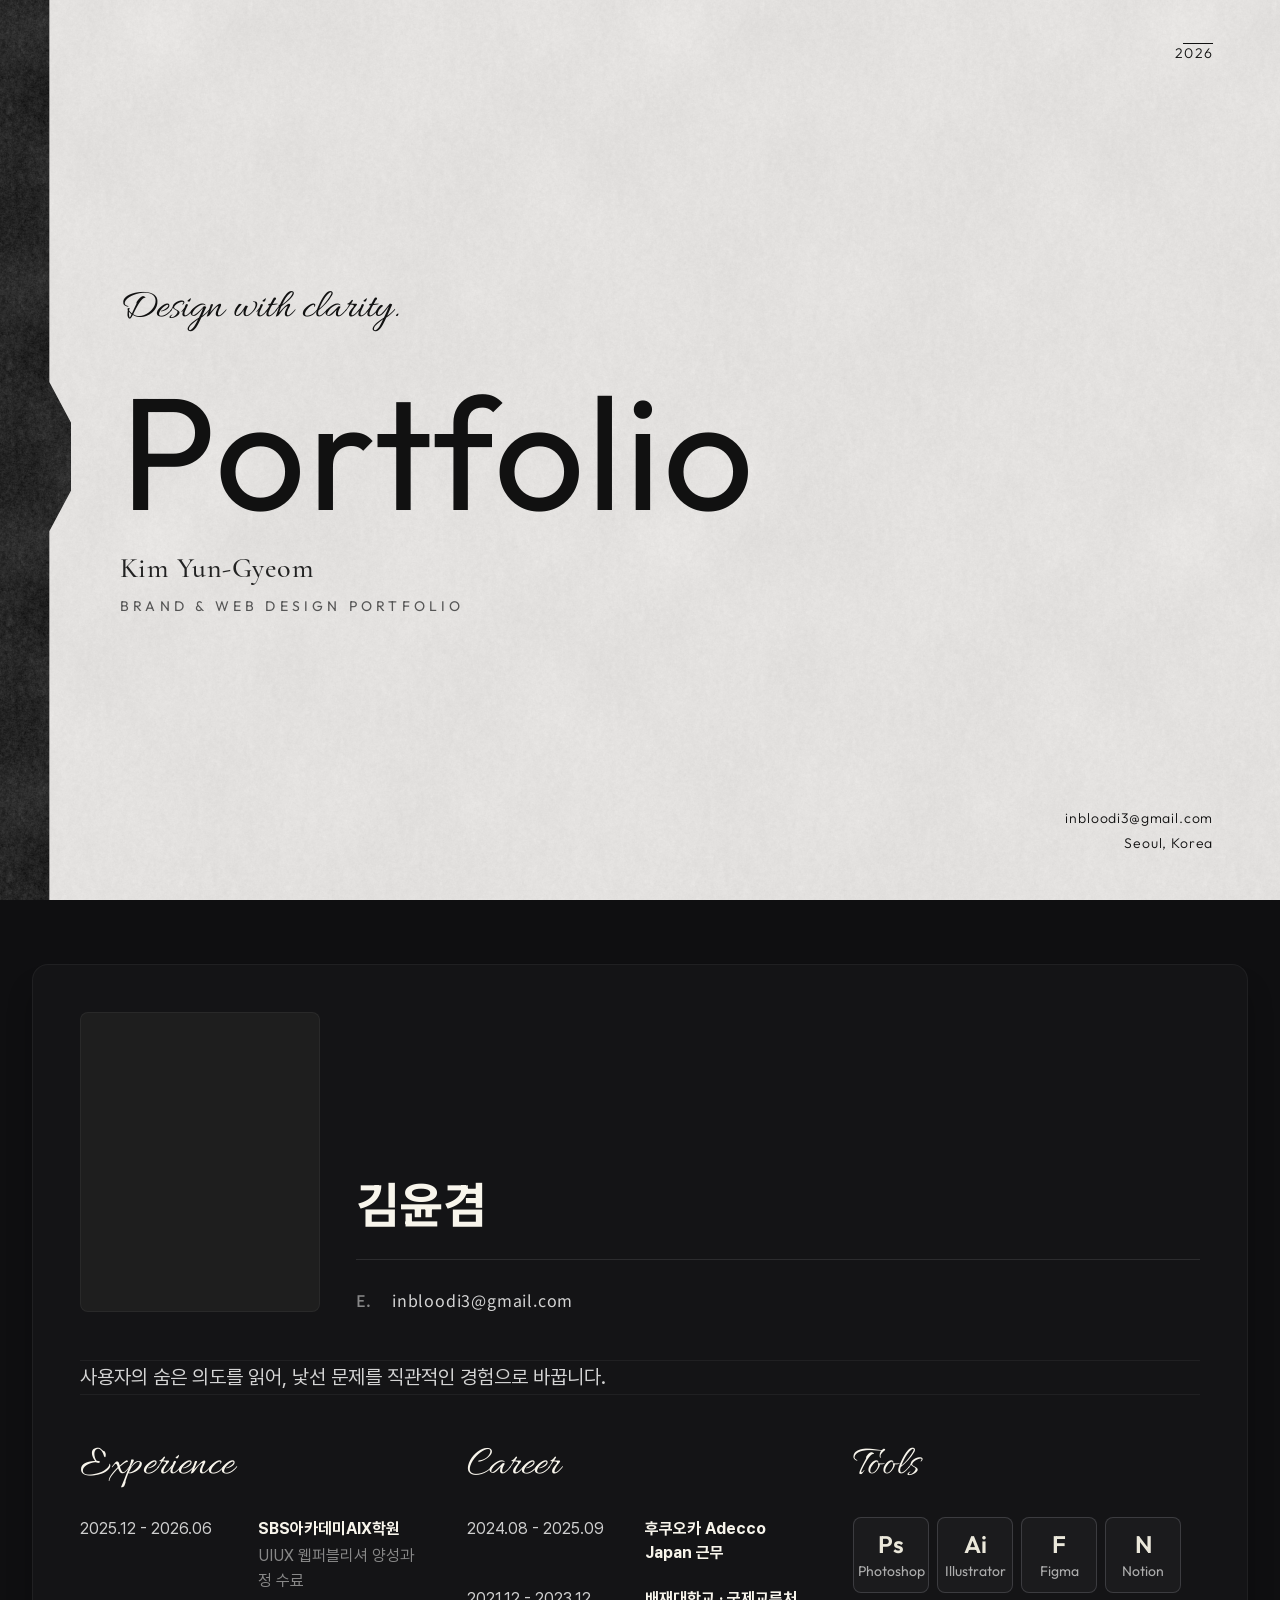
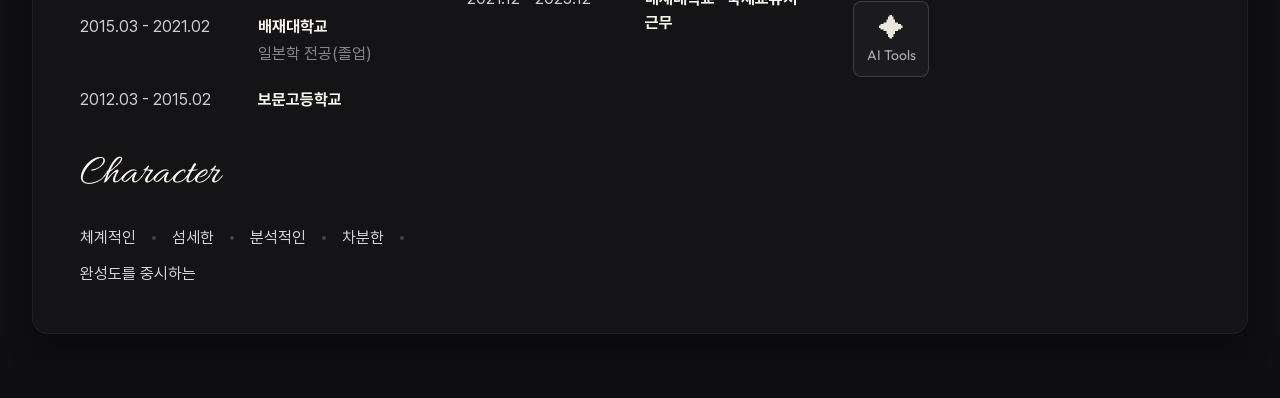
==== commit f8c4ef49: "feat: rebuild cover entry as a folder landing on a desk - structure: portfolio-stage > loader + port" ====
--- a/docs/index.html
+++ b/docs/index.html
@@ -25,37 +25,43 @@
 </head>
 <body>
 
-  <div class="loader l-sheet" data-loader>
-    <div class="loader__inner" role="status">
-      <div class="loader__row">
-        <span class="loader__label">Loading</span>
-        <span class="loader__value" data-loader-value>0%</span>
+  <main>
+    <div class="portfolio-stage">
+      <div class="loader" data-loader>
+        <div class="loader__inner" role="status">
+          <div class="loader__row">
+            <span class="loader__label">Loading</span>
+            <span class="loader__value" data-loader-value>0%</span>
+          </div>
+          <div class="loader__track">
+            <div class="loader__bar" data-loader-bar></div>
+          </div>
+        </div>
       </div>
-      <div class="loader__track">
-        <div class="loader__bar" data-loader-bar></div>
+
+      <div class="portfolio-folder">
+        <div class="binding" aria-hidden="true"></div>
+        <div class="sheet-stack">
+          <section class="cover sheet" id="cover">
+            <div class="cover__inner">
+              <div class="cover__heading">
+                <p class="cover__script cover__reveal">Design with clarity.</p>
+                <h1 class="cover__title cover__reveal">Portfolio</h1>
+                <p class="cover__name cover__reveal">Kim Yun-Gyeom</p>
+                <p class="cover__caption cover__reveal">BRAND &amp; WEB DESIGN PORTFOLIO</p>
+              </div>
+
+              <p class="cover__year cover__reveal">2026</p>
+
+              <address class="cover__contact cover__reveal">
+                <span>inbloodi3@gmail.com</span>
+                <span>Seoul, Korea</span>
+              </address>
+            </div>
+          </section>
+        </div>
       </div>
     </div>
-  </div>
-
-  <main>
-    <section class="cover l-sheet" id="cover">
-      <div class="cover__sheet" aria-hidden="true"></div>
-      <div class="cover__inner">
-        <div class="cover__heading">
-          <p class="cover__script cover__reveal">Design with clarity.</p>
-          <h1 class="cover__title cover__reveal">Portfolio</h1>
-          <p class="cover__name cover__reveal">Kim Yun-Gyeom</p>
-          <p class="cover__caption cover__reveal">BRAND &amp; WEB DESIGN PORTFOLIO</p>
-        </div>
-
-        <p class="cover__year cover__reveal">2026</p>
-
-        <address class="cover__contact cover__reveal">
-          <span>inbloodi3@gmail.com</span>
-          <span>Seoul, Korea</span>
-        </address>
-      </div>
-    </section>
 
     <section class="profile" id="profile">
       <div class="profile__card">
--- a/docs/css/tokens.css
+++ b/docs/css/tokens.css
@@ -241,21 +241,27 @@
   --space-profile-stack-gap-compact: 48;
   --space-profile-groups-gap-compact: 40;  /* 390 폭: 제목 묶음 높이를 고정하지 않고 줄 높이로 간격을 만든다 */
 
-  /* Motion — Figma에 없다. Loading → Cover 전환용(사용자 지정 Interaction).
-     근거: design-source/implementation-spec.md "Loading Experience" */
-  --duration-loader-out: 200ms;   /* Loading 글자·선이 사라지는 시간 */
-  --delay-sheet: 200ms;           /* 그 뒤에 Cover 종이가 들어오기 시작한다 */
-  --duration-sheet: 600ms;        /* 종이가 오른쪽에서 들어와 띠 아래에 안착하는 시간 */
-  --ease-sheet: cubic-bezier(0.25, 0.75, 0.2, 1);   /* 들어오면서 점점 느려져 끝에서 천천히 멈춘다(튕김 없음) */
-  --sheet-enter-offset: 100%;     /* 종이의 시작 위치: 화면 오른쪽 바깥 */
-  --sheet-enter-opacity: 0.9;
-  --shadow-sheet-edge: rgba(0, 0, 0, 0.2);        /* 들어오는 종이의 왼쪽 가장자리 그림자 */
-  --color-sheet-edge: rgba(255, 255, 255, 0.55);  /* 종이 가장자리의 밝은 선 */
-  --size-sheet-shadow-offset: 26;
-  --size-sheet-shadow-blur: 54;
-  --delay-reveal: 700ms;          /* 종이가 거의 안착한 뒤 글자가 나타나기 시작한다 */
+  /* Motion — Figma에 없다. Loading → Folder가 책상에 놓임 → Cover 글자 등장(사용자 지정 Interaction).
+     근거: design-source/implementation-spec.md "Cover Entry Motion" */
+  --color-stage: #3a3836;            /* 책상. Folder가 들어오는 동안 가장자리에서 보이는 따뜻한 짙은 회색. 띠(#272727)보다 밝아 Folder 외곽과 그림자가 보인다 */
+  --duration-loader-out: 200ms;      /* Loading 글자·선이 사라지는 시간 */
+  --delay-folder: 150ms;             /* 그 뒤에 Folder가 나타나기 시작한다 */
+  --duration-folder: 640ms;          /* approach 약 420ms + landing 약 90ms + settle 약 130ms */
+  --ease-folder-approach: cubic-bezier(0.2, 0.6, 0.2, 1);   /* 처음엔 빠르고 책상에 가까워질수록 느려진다 */
+  --ease-folder-settle: cubic-bezier(0.3, 0, 0.3, 1);
+  --folder-start-x: 6vw;             /* 시작: 오른쪽 위, 살짝 기울고 조금 작다 */
+  --folder-start-y: -4vh;
+  --folder-start-rotate: 1.4deg;
+  --folder-start-scale: 0.97;
+  --folder-landing-x: -3px;          /* 닿는 순간: 제자리를 아주 조금 지나친다 */
+  --folder-landing-y: 4px;
+  --folder-landing-rotate: -0.18deg;
+  --shadow-folder-floating: 0 44px 90px rgba(0, 0, 0, 0.42);
+  --shadow-folder-landing: 0 8px 18px rgba(0, 0, 0, 0.5);
+  --shadow-folder-settled: 0 2px 8px rgba(0, 0, 0, 0.3);
+  --delay-reveal: 690ms;             /* Folder가 거의 자리 잡을 때 글자가 나타나기 시작한다 */
   --duration-reveal: 600ms;
-  --stagger-reveal: 80ms;
+  --stagger-reveal: 90ms;
   --ease-out: cubic-bezier(0.22, 1, 0.36, 1);
   --distance-reveal: 14;
 }
@@ -264,10 +270,8 @@
 @media (prefers-reduced-motion: reduce) {
   :root {
     --duration-loader-out: 1ms;
-    --delay-sheet: 0ms;
-    --duration-sheet: 1ms;
-    --sheet-enter-offset: 0%;
-    --sheet-enter-opacity: 1;
+    --delay-folder: 0ms;
+    --duration-folder: 160ms;
     --delay-reveal: 0ms;
     --duration-reveal: 180ms;
     --stagger-reveal: 0ms;
--- a/docs/css/layout.css
+++ b/docs/css/layout.css
@@ -1,11 +1,13 @@
 /* Layout — Page 골격 */
 
-/* Sheet: 종이 한 장을 화면 가득 펼친 면. Cover와 Loading 화면이 같이 쓴다.
-   - 밝은 종이 바탕과 왼쪽의 검은 띠(가운데가 튀어나온 모양)를 그린다.
-   - --px 를 화면 폭에 맞춰 정한다. 이 안의 모든 크기는 --px 를 곱해 쓴다.
-   - 종이 질감은 자체 제작한 반복 Tile이다(scripts/assets/make-paper-texture.py). 띠는 Tile에 없고 CSS가 그린다.
-   - Loading 화면과 Cover가 같은 위치에서 같은 Tile을 깔기 때문에 전환할 때 바탕이 변하지 않는다. */
-.l-sheet {
+/* Portfolio의 물리적 구조
+   portfolio-stage    책상. Folder가 들어오는 동안에만 가장자리에서 보인다.
+     portfolio-folder 포트폴리오 파일 한 권. 띠(binding)와 종이가 한 물체로 함께 움직인다.
+       binding        왼쪽의 검은 띠(가운데가 튀어나온 모양)
+       sheet-stack    종이 묶음. 지금은 Cover 한 장이다. 뒤에 다른 Sheet를 넣을 수 있다.
+
+   --px 는 화면 폭에 맞춰 Stage에서 정한다. 이 안의 모든 크기는 --px 를 곱해 쓴다. */
+.portfolio-stage {
   --px: calc(100vw / var(--sheet-scale-base-mobile));
   --sheet-padding-left: calc(var(--layout-sheet-padding-left-mobile) * var(--px));
   --sheet-padding-right: calc(var(--layout-sheet-padding-right-mobile) * var(--px));
@@ -14,12 +16,21 @@
   position: relative;
   min-height: 100vh;
   min-height: 100svh;
-  background: var(--color-cover-paper) url("../assets/paper-texture.webp") repeat 0 0;
+  background: var(--color-stage);
   overflow: hidden;
 }
 
-.l-sheet::before {
-  content: "";
+/* 종이 질감은 자체 제작한 반복 Tile이다(scripts/assets/make-paper-texture.py). 띠는 Tile에 없다. */
+.portfolio-folder {
+  position: relative;
+  min-height: 100vh;
+  min-height: 100svh;
+  background: var(--color-cover-paper) url("../assets/paper-texture.webp") repeat 0 0;
+  box-shadow: var(--shadow-folder-settled);
+  overflow: hidden;
+}
+
+.binding {
   position: absolute;
   z-index: 2;
   inset: 0 auto 0 0;
@@ -37,8 +48,13 @@
   );
 }
 
+.sheet-stack {
+  position: relative;
+  z-index: 1;
+}
+
 @media (min-width: 600px) {
-  .l-sheet {
+  .portfolio-stage {
     --px: calc(100vw / var(--sheet-scale-base-tablet));
     --sheet-padding-left: calc(var(--layout-sheet-padding-left-tablet) * var(--px));
     --sheet-padding-right: calc(var(--layout-sheet-padding-right-tablet) * var(--px));
@@ -47,9 +63,81 @@
 
 /* Desktop: Figma 구성 그대로. 1920에서 --px 는 정확히 1px이다. */
 @media (min-width: 1024px) {
-  .l-sheet {
+  .portfolio-stage {
     --px: calc(min(100vw, 1920px) / 1920);
     --sheet-padding-left: calc(var(--layout-cover-padding-left) * var(--px));
     --sheet-padding-right: calc(var(--layout-cover-padding-right) * var(--px));
   }
 }
+
+/* ---------- Folder가 책상에 놓이는 동작 ----------
+   Loading이 끝나면 Folder 전체가 오른쪽 위에서 비스듬히 다가와(approach) 책상에 닿고(landing)
+   제자리에 자리 잡는다(settle). 그림자는 떠 있을 때 넓고 흐리며, 닿을 때 짧고 진해진다.
+   멈춘 뒤의 모습은 화면을 가득 채운 Cover 그대로다. */
+
+.is-loading .portfolio-folder {
+  visibility: hidden;
+  /* JavaScript가 도중에 멈춰도 Folder가 숨은 채로 남지 않게 한다 */
+  animation: folder-failsafe 1ms 8s forwards;
+}
+
+.is-loaded .portfolio-folder {
+  animation: folder-land var(--duration-folder) var(--delay-folder) both;
+}
+
+@keyframes folder-land {
+  0% {
+    opacity: 0;
+    transform: translate(var(--folder-start-x), var(--folder-start-y)) rotate(var(--folder-start-rotate)) scale(var(--folder-start-scale));
+    box-shadow: var(--shadow-folder-floating);
+    animation-timing-function: var(--ease-folder-approach);
+  }
+
+  12% {
+    opacity: 1;
+  }
+
+  /* landing: 책상에 닿는 순간. 살짝 지나쳐 눌린다. */
+  66% {
+    opacity: 1;
+    transform: translate(var(--folder-landing-x), var(--folder-landing-y)) rotate(var(--folder-landing-rotate)) scale(1);
+    box-shadow: var(--shadow-folder-landing);
+    animation-timing-function: linear;
+  }
+
+  80% {
+    transform: translate(var(--folder-landing-x), var(--folder-landing-y)) rotate(var(--folder-landing-rotate)) scale(1);
+    box-shadow: var(--shadow-folder-landing);
+    animation-timing-function: var(--ease-folder-settle);
+  }
+
+  /* settle: 제자리 */
+  100% {
+    opacity: 1;
+    transform: none;
+    box-shadow: var(--shadow-folder-settled);
+  }
+}
+
+@keyframes folder-failsafe {
+  to {
+    visibility: visible;
+  }
+}
+
+/* 움직임을 줄이도록 설정한 환경: 이동·회전 없이 짧게 나타난다 */
+@media (prefers-reduced-motion: reduce) {
+  .is-loaded .portfolio-folder {
+    animation: folder-fade var(--duration-folder) both;
+  }
+}
+
+@keyframes folder-fade {
+  from {
+    opacity: 0;
+  }
+
+  to {
+    opacity: 1;
+  }
+}
--- a/docs/css/components.css
+++ b/docs/css/components.css
@@ -5,34 +5,13 @@
 .cover {
   display: flex;
   align-items: center;
-}
-
-/* Cover 종이 한 장. Loading이 끝나면 오른쪽에서 들어와 왼쪽 띠 아래에 끼워진다.
-   멈춘 뒤에는 바탕 종이와 같은 위치에 같은 질감을 깔아 겹쳐 보이지 않는다.
-   띠(l-sheet::before)는 이 종이보다 위에 있고 움직이지 않는다. */
-.cover__sheet {
-  position: absolute;
-  inset: 0;
-  z-index: 1;
-  background: var(--color-cover-paper) url("../assets/paper-texture.webp") repeat 0 0;
-  border-left: 1px solid var(--color-sheet-edge);
-  box-shadow: calc(var(--size-sheet-shadow-offset) * var(--px) * -1) 0 calc(var(--size-sheet-shadow-blur) * var(--px)) var(--shadow-sheet-edge);
-  transition:
-    transform var(--duration-sheet) var(--ease-sheet) var(--delay-sheet),
-    opacity var(--duration-sheet) var(--ease-sheet) var(--delay-sheet);
-}
-
-.is-loading .cover__sheet {
-  opacity: var(--sheet-enter-opacity);
-  transform: translateX(var(--sheet-enter-offset));
-  transition: none;
-  animation: cover-failsafe 1ms 8s forwards;
+  min-height: 100vh;
+  min-height: 100svh;
 }
 
 /* Figma: 1080 높이 화면 안의 950 높이 영역. 위아래 여백을 뺀 나머지를 채운다. */
 .cover__inner {
   position: relative;
-  z-index: 3;
   display: flex;
   align-items: center;
   width: 100%;
@@ -151,7 +130,8 @@
 }
 
 /* ---------- Cover 등장 ----------
-   Loading이 끝나면 종이가 들어오고, 안착한 뒤 글자들이 아래에서 제자리로 올라오며 차례로 나타난다.
+   Folder가 책상에 자리 잡을 즈음 글자들이 아래에서 제자리로 올라오며 차례로 나타난다(layout.css의 folder-land 참고).
+   순서: 필기체 문구 → 제목 → 이름·직함 → 연도·연락처
    숨김 상태는 JavaScript가 Loading을 켰을 때(.is-loading)만 적용된다. */
 
 .cover__reveal {
@@ -161,11 +141,11 @@
   transition-delay: var(--delay-reveal);
 }
 
-.cover__reveal:nth-child(2) { transition-delay: calc(var(--delay-reveal) + var(--stagger-reveal) * 1); }
-.cover__reveal:nth-child(3) { transition-delay: calc(var(--delay-reveal) + var(--stagger-reveal) * 2); }
-.cover__reveal:nth-child(4) { transition-delay: calc(var(--delay-reveal) + var(--stagger-reveal) * 3); }
-.cover__year.cover__reveal { transition-delay: calc(var(--delay-reveal) + var(--stagger-reveal) * 4); }
-.cover__contact.cover__reveal { transition-delay: calc(var(--delay-reveal) + var(--stagger-reveal) * 5); }
+.cover__title.cover__reveal { transition-delay: calc(var(--delay-reveal) + var(--stagger-reveal) * 1); }
+.cover__name.cover__reveal,
+.cover__caption.cover__reveal { transition-delay: calc(var(--delay-reveal) + var(--stagger-reveal) * 2); }
+.cover__year.cover__reveal,
+.cover__contact.cover__reveal { transition-delay: calc(var(--delay-reveal) + var(--stagger-reveal) * 3); }
 
 .is-loading .cover__reveal {
   opacity: 0;
@@ -183,7 +163,8 @@
 }
 
 /* ---------- Loader ----------
-   Cover와 같은 종이·띠·여백·글자 양식을 쓴다. 가는 선 하나가 왼쪽에서 오른쪽으로 찬다. */
+   Folder가 놓이기 전의 빈 책상(Stage) 위에 보인다. Cover와 같은 여백·글자 양식을 쓰고 색만 어두운 바탕에 맞춘다.
+   가는 선 하나가 왼쪽에서 오른쪽으로 찬다. */
 
 .loader {
   display: none;
@@ -196,6 +177,7 @@
   z-index: 10;
   display: flex;
   align-items: center;
+  background: var(--color-stage);
   pointer-events: none;
   transition:
     opacity var(--duration-loader-out) var(--ease-out),
@@ -230,7 +212,7 @@
   align-items: baseline;
   justify-content: space-between;
   padding-bottom: calc(var(--space-cover-stack-gap) * 1px);
-  color: var(--color-cover-text);
+  color: var(--color-profile-heading);
 }
 
 .loader__label {
@@ -239,7 +221,7 @@
   line-height: var(--text-cover-caption-leading);
   letter-spacing: calc(var(--text-small-tracking-mobile) * 1px);
   text-transform: uppercase;
-  color: var(--color-cover-caption);
+  color: var(--color-profile-muted);
 }
 
 .loader__value {
@@ -252,12 +234,12 @@
 
 .loader__track {
   height: calc(var(--size-cover-year-rule-height) * 1px);
-  background: var(--color-contents-rule);
+  background: var(--color-profile-divider);
 }
 
 .loader__bar {
   height: 100%;
-  background: var(--color-cover-text);
+  background: var(--color-profile-heading);
   transform: scaleX(0);
   transform-origin: left center;
 }
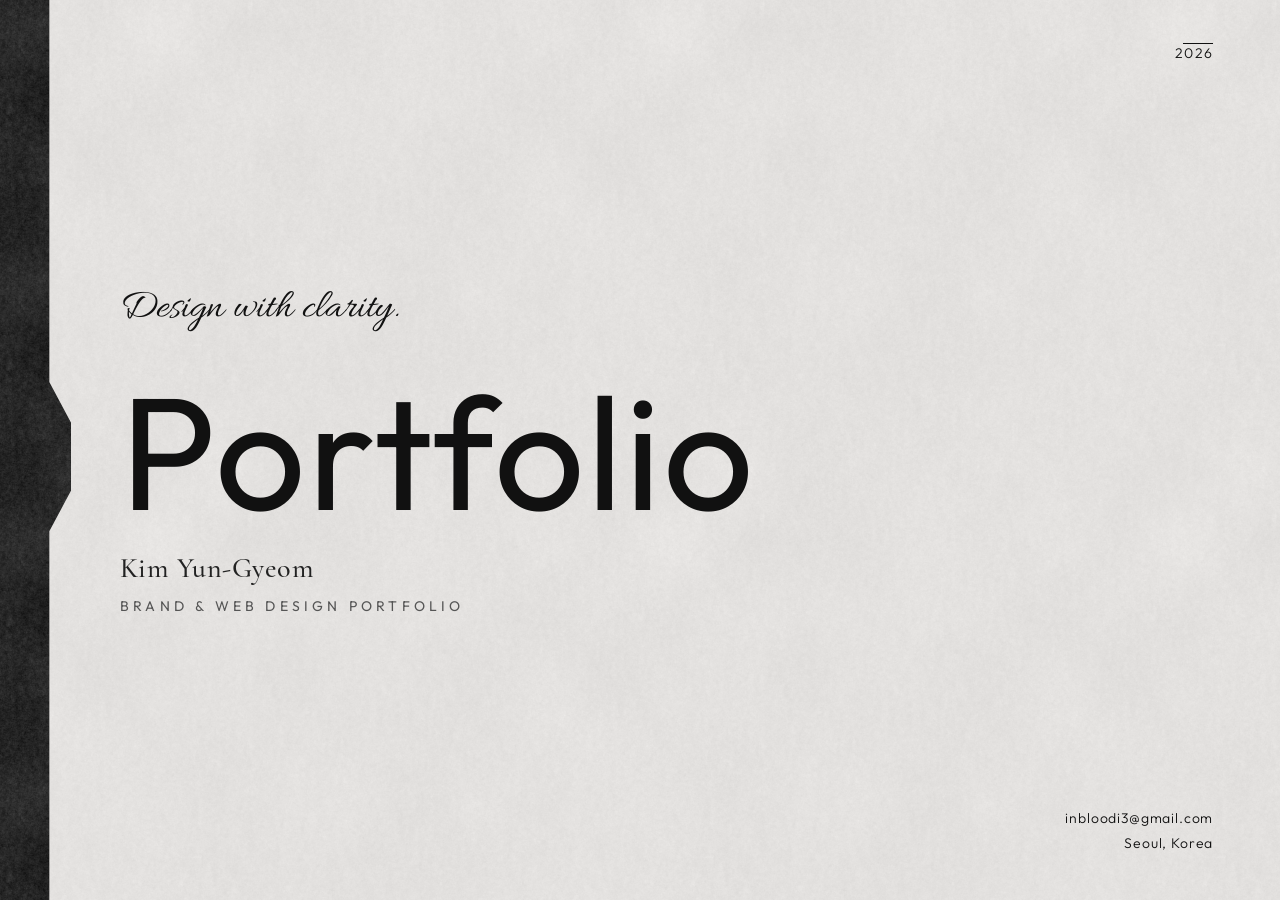
==== commit 7bb0c111: "feat: photo-less profile sheet and cover-to-profile sheet transition Profile moves into the sheet st" ====
--- a/docs/index.html
+++ b/docs/index.html
@@ -41,8 +41,8 @@
 
       <div class="portfolio-folder">
         <div class="binding" aria-hidden="true"></div>
-        <div class="sheet-stack">
-          <section class="cover sheet" id="cover">
+        <div class="sheet-stack" data-sheet-stack>
+          <section class="cover sheet" id="cover" data-sheet tabindex="-1">
             <div class="cover__inner">
               <div class="cover__heading">
                 <p class="cover__script cover__reveal">Design with clarity.</p>
@@ -59,97 +59,96 @@
               </address>
             </div>
           </section>
+
+          <section class="profile sheet" id="profile" data-sheet tabindex="-1">
+            <div class="profile__card">
+              <div class="profile__aside">
+                <div class="profile__info">
+                  <h2 class="profile__name">김윤겸</h2>
+                  <hr class="profile__divider">
+                  <address class="profile__contact">
+                    <span class="profile__contact-label">E.</span>
+                    <span class="profile__contact-value">inbloodi3@gmail.com</span>
+                  </address>
+                </div>
+              </div>
+
+              <div class="profile__main">
+                <p class="profile__intro">사용자의 숨은 의도를 읽어, 낯선 문제를 직관적인 경험으로 바꿉니다.</p>
+
+                <div class="profile__groups">
+                  <div class="profile__group">
+                    <h3 class="script-heading">Experience</h3>
+                    <ul class="history history--detailed">
+                      <li class="history-item">
+                        <span class="history-item__date">2025.12 - 2026.06</span>
+                        <span class="history-item__body">
+                          <span class="history-item__title">SBS아카데미AIX학원</span>
+                          <span class="history-item__note">UIUX 웹퍼블리셔 양성과정 수료</span>
+                        </span>
+                      </li>
+                      <li class="history-item">
+                        <span class="history-item__date">2015.03 - 2021.02</span>
+                        <span class="history-item__body">
+                          <span class="history-item__title">배재대학교</span>
+                          <span class="history-item__note">일본학 전공(졸업)</span>
+                        </span>
+                      </li>
+                      <li class="history-item">
+                        <span class="history-item__date">2012.03 - 2015.02</span>
+                        <span class="history-item__body">
+                          <span class="history-item__title">보문고등학교</span>
+                        </span>
+                      </li>
+                    </ul>
+                  </div>
+
+                  <div class="profile__group">
+                    <h3 class="script-heading">Career</h3>
+                    <ul class="history">
+                      <li class="history-item">
+                        <span class="history-item__date">2024.08 - 2025.09</span>
+                        <span class="history-item__body">
+                          <span class="history-item__title">후쿠오카 Adecco Japan 근무</span>
+                        </span>
+                      </li>
+                      <li class="history-item">
+                        <span class="history-item__date">2021.12 - 2023.12</span>
+                        <span class="history-item__body">
+                          <span class="history-item__title">배재대학교 · 국제교류처 근무</span>
+                        </span>
+                      </li>
+                    </ul>
+                  </div>
+
+                  <div class="profile__group">
+                    <h3 class="script-heading">Tools</h3>
+                    <ul class="tool-cards">
+                      <li class="tool-card"><span class="tool-card__symbol">Ps</span><span class="tool-card__label">Photoshop</span></li>
+                      <li class="tool-card"><span class="tool-card__symbol">Ai</span><span class="tool-card__label">Illustrator</span></li>
+                      <li class="tool-card"><span class="tool-card__symbol">F</span><span class="tool-card__label">Figma</span></li>
+                      <li class="tool-card"><span class="tool-card__symbol">N</span><span class="tool-card__label">Notion</span></li>
+                      <li class="tool-card"><span class="tool-card__symbol">✦</span><span class="tool-card__label">AI Tools</span></li>
+                    </ul>
+                  </div>
+
+                  <div class="profile__group">
+                    <h3 class="script-heading">Character</h3>
+                    <ul class="keywords">
+                      <li class="keywords__item">체계적인</li>
+                      <li class="keywords__item">섬세한</li>
+                      <li class="keywords__item">분석적인</li>
+                      <li class="keywords__item">차분한</li>
+                      <li class="keywords__item">완성도를 중시하는</li>
+                    </ul>
+                  </div>
+                </div>
+              </div>
+            </div>
+          </section>
         </div>
       </div>
     </div>
-
-    <section class="profile" id="profile">
-      <div class="profile__card">
-        <div class="profile__aside">
-          <div class="profile__photo"></div>
-          <div class="profile__info">
-            <h2 class="profile__name">김윤겸</h2>
-            <hr class="profile__divider">
-            <address class="profile__contact">
-              <span class="profile__contact-label">E.</span>
-              <span class="profile__contact-value">inbloodi3@gmail.com</span>
-            </address>
-          </div>
-        </div>
-
-        <div class="profile__main">
-          <p class="profile__intro">사용자의 숨은 의도를 읽어, 낯선 문제를 직관적인 경험으로 바꿉니다.</p>
-
-          <div class="profile__groups">
-            <div class="profile__group">
-              <h3 class="script-heading">Experience</h3>
-              <ul class="history history--detailed">
-                <li class="history-item">
-                  <span class="history-item__date">2025.12 - 2026.06</span>
-                  <span class="history-item__body">
-                    <span class="history-item__title">SBS아카데미AIX학원</span>
-                    <span class="history-item__note">UIUX 웹퍼블리셔 양성과정 수료</span>
-                  </span>
-                </li>
-                <li class="history-item">
-                  <span class="history-item__date">2015.03 - 2021.02</span>
-                  <span class="history-item__body">
-                    <span class="history-item__title">배재대학교</span>
-                    <span class="history-item__note">일본학 전공(졸업)</span>
-                  </span>
-                </li>
-                <li class="history-item">
-                  <span class="history-item__date">2012.03 - 2015.02</span>
-                  <span class="history-item__body">
-                    <span class="history-item__title">보문고등학교</span>
-                  </span>
-                </li>
-              </ul>
-            </div>
-
-            <div class="profile__group">
-              <h3 class="script-heading">Career</h3>
-              <ul class="history">
-                <li class="history-item">
-                  <span class="history-item__date">2024.08 - 2025.09</span>
-                  <span class="history-item__body">
-                    <span class="history-item__title">후쿠오카 Adecco Japan 근무</span>
-                  </span>
-                </li>
-                <li class="history-item">
-                  <span class="history-item__date">2021.12 - 2023.12</span>
-                  <span class="history-item__body">
-                    <span class="history-item__title">배재대학교 · 국제교류처 근무</span>
-                  </span>
-                </li>
-              </ul>
-            </div>
-
-            <div class="profile__group">
-              <h3 class="script-heading">Tools</h3>
-              <ul class="tool-cards">
-                <li class="tool-card"><span class="tool-card__symbol">Ps</span><span class="tool-card__label">Photoshop</span></li>
-                <li class="tool-card"><span class="tool-card__symbol">Ai</span><span class="tool-card__label">Illustrator</span></li>
-                <li class="tool-card"><span class="tool-card__symbol">F</span><span class="tool-card__label">Figma</span></li>
-                <li class="tool-card"><span class="tool-card__symbol">N</span><span class="tool-card__label">Notion</span></li>
-                <li class="tool-card"><span class="tool-card__symbol">✦</span><span class="tool-card__label">AI Tools</span></li>
-              </ul>
-            </div>
-
-            <div class="profile__group">
-              <h3 class="script-heading">Character</h3>
-              <ul class="keywords">
-                <li class="keywords__item">체계적인</li>
-                <li class="keywords__item">섬세한</li>
-                <li class="keywords__item">분석적인</li>
-                <li class="keywords__item">차분한</li>
-                <li class="keywords__item">완성도를 중시하는</li>
-              </ul>
-            </div>
-          </div>
-        </div>
-      </div>
-    </section>
   </main>
 
 </body>
--- a/docs/css/tokens.css
+++ b/docs/css/tokens.css
@@ -245,25 +245,42 @@
      근거: design-source/implementation-spec.md "Cover Entry Motion" */
   --color-stage: #3a3836;            /* 책상. Folder가 들어오는 동안 가장자리에서 보이는 따뜻한 짙은 회색. 띠(#272727)보다 밝아 Folder 외곽과 그림자가 보인다 */
   --duration-loader-out: 200ms;      /* Loading 글자·선이 사라지는 시간 */
-  --delay-folder: 150ms;             /* 그 뒤에 Folder가 나타나기 시작한다 */
-  --duration-folder: 640ms;          /* approach 약 420ms + landing 약 90ms + settle 약 130ms */
-  --ease-folder-approach: cubic-bezier(0.2, 0.6, 0.2, 1);   /* 처음엔 빠르고 책상에 가까워질수록 느려진다 */
+  --delay-folder: 60ms;              /* Loading이 사라지는 도중에 Folder가 다가오기 시작한다(빈 책상만 보이는 틈을 없앤다) */
+  --duration-folder: 790ms;          /* approach 약 580ms + landing 약 100ms + settle 약 110ms (layout.css folder-land의 73% / 86%) */
+  --ease-folder-approach: cubic-bezier(0.33, 0.45, 0.4, 1);   /* 이동이 눈에 보이게 고르게 오다가 책상 가까이에서 느려진다 */
+  --ease-folder-landing: cubic-bezier(0.3, 0, 0.6, 1);
   --ease-folder-settle: cubic-bezier(0.3, 0, 0.3, 1);
-  --folder-start-x: 6vw;             /* 시작: 오른쪽 위, 살짝 기울고 조금 작다 */
-  --folder-start-y: -4vh;
-  --folder-start-rotate: 1.4deg;
-  --folder-start-scale: 0.97;
-  --folder-landing-x: -3px;          /* 닿는 순간: 제자리를 아주 조금 지나친다 */
-  --folder-landing-y: 4px;
-  --folder-landing-rotate: -0.18deg;
-  --shadow-folder-floating: 0 44px 90px rgba(0, 0, 0, 0.42);
-  --shadow-folder-landing: 0 8px 18px rgba(0, 0, 0, 0.5);
+  --folder-start-x: 22vw;            /* 시작: 오른쪽 위 멀리, 기울고 작다 */
+  --folder-start-y: -14vh;
+  --folder-start-rotate: 3deg;
+  --folder-start-scale: 0.9;
+  --folder-landing-x: -4px;          /* 닿는 순간: 제자리를 아주 조금 지나친다 */
+  --folder-landing-y: 6px;
+  --folder-landing-rotate: -0.3deg;
+  --folder-landing-scale: 1.003;
+  --shadow-folder-floating: 0 70px 130px rgba(0, 0, 0, 0.36);   /* 떠 있을 때: 넓고 흐리다 */
+  --shadow-folder-near: 0 16px 34px rgba(0, 0, 0, 0.42);        /* 책상 바로 위 */
+  --shadow-folder-landing: 0 5px 12px rgba(0, 0, 0, 0.5);       /* 닿았을 때: 짧고 가깝다 */
   --shadow-folder-settled: 0 2px 8px rgba(0, 0, 0, 0.3);
-  --delay-reveal: 690ms;             /* Folder가 거의 자리 잡을 때 글자가 나타나기 시작한다 */
+  --delay-reveal: 740ms;             /* Folder가 자리 잡는 마지막 구간에서 글자가 나타나기 시작한다 */
   --duration-reveal: 600ms;
   --stagger-reveal: 90ms;
   --ease-out: cubic-bezier(0.22, 1, 0.36, 1);
   --distance-reveal: 14;
+
+  /* Motion — Sheet 전환(Cover → Profile). Figma에 없다(사용자 지정 Interaction).
+     근거: design-source/implementation-spec.md "Sheet Transition" */
+  --duration-sheet-extract: 780ms;   /* lift 약 140ms(layout.css sheet-extract의 18%) + extract 약 640ms */
+  --duration-sheet-return: 640ms;
+  --ease-sheet-lift: cubic-bezier(0.2, 0.8, 0.3, 1);
+  --ease-sheet-extract: cubic-bezier(0.5, 0, 0.2, 1);   /* 천천히 빼기 시작해서 옆에 내려놓듯 느려진다 */
+  --sheet-lift-y: -8px;              /* 집어 든 높이 */
+  --sheet-lift-scale: 1.003;
+  --sheet-extract-x: 104vw;          /* 뒷장을 가리지 않으려면 화면 폭만큼은 비켜나야 한다 */
+  --sheet-extract-y: -8vh;
+  --sheet-extract-rotate: 2deg;
+  --shadow-sheet-rest: 0 0 0 rgba(0, 0, 0, 0);
+  --shadow-sheet-lifted: 0 18px 44px rgba(0, 0, 0, 0.42);   /* 뒷장 위에 떨어지는 그림자 */
 }
 
 /* 움직임을 줄이도록 설정한 환경: 이동을 없애고 전환을 즉시 끝낸다 */
@@ -276,5 +293,7 @@
     --duration-reveal: 180ms;
     --stagger-reveal: 0ms;
     --distance-reveal: 0;
+    --duration-sheet-extract: 160ms;
+    --duration-sheet-return: 160ms;
   }
 }
--- a/docs/css/layout.css
+++ b/docs/css/layout.css
@@ -4,7 +4,8 @@
    portfolio-stage    책상. Folder가 들어오는 동안에만 가장자리에서 보인다.
      portfolio-folder 포트폴리오 파일 한 권. 띠(binding)와 종이가 한 물체로 함께 움직인다.
        binding        왼쪽의 검은 띠(가운데가 튀어나온 모양)
-       sheet-stack    종이 묶음. 지금은 Cover 한 장이다. 뒤에 다른 Sheet를 넣을 수 있다.
+       sheet-stack    종이 묶음. 위에서부터 Cover, Profile 순으로 겹쳐 있다. 뒤에 다른 Sheet를 넣을 수 있다.
+         sheet        종이 한 장. 위의 장을 꺼내면 아래 장이 드러난다.
 
    --px 는 화면 폭에 맞춰 Stage에서 정한다. 이 안의 모든 크기는 --px 를 곱해 쓴다. */
 .portfolio-stage {
@@ -12,6 +13,7 @@
   --sheet-padding-left: calc(var(--layout-sheet-padding-left-mobile) * var(--px));
   --sheet-padding-right: calc(var(--layout-sheet-padding-right-mobile) * var(--px));
   --sheet-margin-block: calc(var(--layout-cover-frame-margin) * var(--px));
+  --binding-width: calc(var(--layout-cover-band-tab-width) * var(--px));
 
   position: relative;
   min-height: 100vh;
@@ -33,8 +35,11 @@
 .binding {
   position: absolute;
   z-index: 2;
-  inset: 0 auto 0 0;
-  width: calc(var(--layout-cover-band-tab-width) * var(--px));
+  top: 0;
+  left: 0;
+  width: var(--binding-width);
+  height: 100vh;
+  height: 100svh;
   background: var(--color-cover-band) url("../assets/paper-texture-dark.webp") repeat 0 0;
   clip-path: polygon(
     0 0,
@@ -53,6 +58,89 @@
   z-index: 1;
 }
 
+.sheet {
+  position: relative;
+}
+
+/* ---------- Sheet 묶음 ----------
+   main.js가 실행되면 <html>에 .is-sheets-ready 가 붙고, Sheet들이 같은 자리에 겹쳐진다(Folder는 화면 크기로 고정).
+   앞 장이 뒷장을 가리고, 앞 장을 꺼내면 뒷장이 드러난다. 내용이 화면보다 긴 Sheet는 그 안에서 Scroll된다.
+   main.js가 실행되지 않으면 Sheet들은 위에서 아래로 이어지는 보통 문서로 남는다. */
+
+.is-sheets-ready .portfolio-stage,
+.is-sheets-ready .portfolio-folder {
+  height: 100vh;
+  height: 100svh;
+}
+
+.is-sheets-ready .sheet-stack {
+  position: absolute;
+  inset: 0;
+}
+
+.is-sheets-ready .sheet {
+  position: absolute;
+  inset: 0;
+  overflow-x: hidden;
+  overflow-y: auto;
+  overscroll-behavior: contain;
+}
+
+/* 문서에서 앞에 있는 Sheet가 위에 놓인다. Sheet가 늘면 여기에 순서를 더한다. */
+.is-sheets-ready .sheet:nth-child(1) { z-index: 2; }
+.is-sheets-ready .sheet:nth-child(2) { z-index: 1; }
+
+/* Sheet를 꺼낸다: 살짝 들어 올린 뒤(lift) 오른쪽 위로 빼서 옆으로 넘겨 둔다(extract).
+   Folder와 띠는 움직이지 않는다. 뒷장은 앞 장이 비켜나면서 드러난다. */
+.sheet.is-extracted {
+  animation: sheet-extract var(--duration-sheet-extract) both;
+}
+
+/* 넘겨 둔 Sheet를 다시 제자리에 놓는다 */
+.sheet.is-returned {
+  animation: sheet-return var(--duration-sheet-return) both;
+}
+
+@keyframes sheet-extract {
+  0% {
+    transform: none;
+    box-shadow: var(--shadow-sheet-rest);
+    animation-timing-function: var(--ease-sheet-lift);
+  }
+
+  /* lift 끝: 종이를 집어 들었다 */
+  18% {
+    transform: translateY(var(--sheet-lift-y)) scale(var(--sheet-lift-scale));
+    box-shadow: var(--shadow-sheet-lifted);
+    animation-timing-function: var(--ease-sheet-extract);
+  }
+
+  100% {
+    transform: translate(var(--sheet-extract-x), var(--sheet-extract-y)) rotate(var(--sheet-extract-rotate));
+    box-shadow: var(--shadow-sheet-lifted);
+    visibility: hidden;
+  }
+}
+
+@keyframes sheet-return {
+  0% {
+    transform: translate(var(--sheet-extract-x), var(--sheet-extract-y)) rotate(var(--sheet-extract-rotate));
+    box-shadow: var(--shadow-sheet-lifted);
+    animation-timing-function: var(--ease-sheet-extract);
+  }
+
+  82% {
+    transform: translateY(var(--sheet-lift-y)) scale(var(--sheet-lift-scale));
+    box-shadow: var(--shadow-sheet-lifted);
+    animation-timing-function: var(--ease-sheet-lift);
+  }
+
+  100% {
+    transform: none;
+    box-shadow: var(--shadow-sheet-rest);
+  }
+}
+
 @media (min-width: 600px) {
   .portfolio-stage {
     --px: calc(100vw / var(--sheet-scale-base-tablet));
@@ -93,20 +181,22 @@
     animation-timing-function: var(--ease-folder-approach);
   }
 
-  12% {
-    opacity: 1;
-  }
-
-  /* landing: 책상에 닿는 순간. 살짝 지나쳐 눌린다. */
-  66% {
-    opacity: 1;
-    transform: translate(var(--folder-landing-x), var(--folder-landing-y)) rotate(var(--folder-landing-rotate)) scale(1);
-    box-shadow: var(--shadow-folder-landing);
-    animation-timing-function: linear;
-  }
-
-  80% {
-    transform: translate(var(--folder-landing-x), var(--folder-landing-y)) rotate(var(--folder-landing-rotate)) scale(1);
+  /* 멀리서 나타난다: 처음 잠깐 동안만 옅다 */
+  14% {
+    opacity: 1;
+  }
+
+  /* approach 끝: 책상 바로 위. 그림자가 좁아진다 */
+  73% {
+    opacity: 1;
+    transform: none;
+    box-shadow: var(--shadow-folder-near);
+    animation-timing-function: var(--ease-folder-landing);
+  }
+
+  /* landing: 책상에 닿아 제자리를 아주 조금 지나친다 */
+  86% {
+    transform: translate(var(--folder-landing-x), var(--folder-landing-y)) rotate(var(--folder-landing-rotate)) scale(var(--folder-landing-scale));
     box-shadow: var(--shadow-folder-landing);
     animation-timing-function: var(--ease-folder-settle);
   }
@@ -130,6 +220,25 @@
   .is-loaded .portfolio-folder {
     animation: folder-fade var(--duration-folder) both;
   }
+
+  .sheet.is-extracted {
+    animation: sheet-fade-out var(--duration-sheet-extract) both;
+  }
+
+  .sheet.is-returned {
+    animation: folder-fade var(--duration-sheet-return) both;
+  }
+}
+
+@keyframes sheet-fade-out {
+  from {
+    opacity: 1;
+  }
+
+  to {
+    opacity: 0;
+    visibility: hidden;
+  }
 }
 
 @keyframes folder-fade {
--- a/docs/css/components.css
+++ b/docs/css/components.css
@@ -2,16 +2,29 @@
 
 /* ---------- Cover ---------- */
 
+/* Cover는 종이 한 장이다. 종이(::before)와 내용이 같은 칸에 겹쳐 놓인다.
+   종이는 Folder 바탕과 같은 질감을 같은 위치에 깔아서, 놓여 있을 때는 겹친 것이 보이지 않는다. */
 .cover {
-  display: flex;
-  align-items: center;
+  display: grid;
+  grid-template: 1fr / minmax(0, 1fr);
   min-height: 100vh;
   min-height: 100svh;
+}
+
+.cover::before {
+  content: "";
+  grid-area: 1 / 1;
+  /* 종이를 글자와 다른 Layer에 둔다. 같은 Layer에 있으면 Windows에서 글자 가장자리 처리가 달라져,
+     등장 Transition이 끝나는 순간 글자 굵기가 살짝 바뀌어 보인다. */
+  will-change: transform;
+  background: var(--color-cover-paper) url("../assets/paper-texture.webp") repeat 0 0;
 }
 
 /* Figma: 1080 높이 화면 안의 950 높이 영역. 위아래 여백을 뺀 나머지를 채운다. */
 .cover__inner {
   position: relative;
+  grid-area: 1 / 1;
+  align-self: center;
   display: flex;
   align-items: center;
   width: 100%;
@@ -179,8 +192,9 @@
   align-items: center;
   background: var(--color-stage);
   pointer-events: none;
+  /* 고르게 옅어진다. 그 사이에 Folder가 아래에서 다가오기 시작한다. */
   transition:
-    opacity var(--duration-loader-out) var(--ease-out),
+    opacity var(--duration-loader-out) linear,
     visibility 0s linear var(--duration-loader-out);
 }
 
@@ -252,14 +266,21 @@
 }
 
 /* ---------- Profile ----------
+   Cover 아래에 놓인 Sheet다.
    1440 이상: Figma 구성 그대로(좌우 2단 Card). 크기는 화면 폭에 비례한다(--px).
-   1440 미만: Figma에 디자인이 없다. 같은 내용을 같은 순서로 위에서 아래로 쌓고, 크기는 px 그대로 쓴다. */
+   1440 미만: Figma에 디자인이 없다. 같은 내용을 같은 순서로 위에서 아래로 쌓고, 크기는 px 그대로 쓴다.
+   프로필 사진은 쓰지 않는다(사용자 결정). 쓰게 되면 .profile__aside 안, .profile__info 앞에 넣는다. */
 
 .profile {
   --px: 1px;
 
   padding: calc(var(--layout-profile-page-padding-mobile) * 2 * var(--px)) calc(var(--layout-profile-page-padding-mobile) * var(--px));
   background: var(--color-profile-page);
+}
+
+/* Sheet로 겹쳐 있을 때는 왼쪽의 띠만큼 비킨다 */
+.is-sheets-ready .profile {
+  padding-left: calc(var(--binding-width) + var(--layout-profile-page-padding-mobile) / 2 * var(--px));
 }
 
 .profile__card {
@@ -277,23 +298,6 @@
   display: flex;
   flex-direction: column;
   gap: calc(var(--space-profile-aside-gap) * var(--px));
-}
-
-/* 프로필 사진 자리. 사진 Asset이 승인되면 이 안에 <img>를 넣는다. */
-.profile__photo {
-  width: 100%;
-  max-width: calc(var(--layout-profile-photo-width-compact) * var(--px));
-  aspect-ratio: var(--layout-profile-photo-width) / var(--layout-profile-photo-height);
-  overflow: hidden;
-  border-radius: calc(var(--radius-profile-photo) * var(--px));
-  background: var(--color-profile-photo-bg);
-  box-shadow: inset 0 0 0 1px var(--color-profile-card-border);
-}
-
-.profile__photo img {
-  width: 100%;
-  height: 100%;
-  object-fit: cover;
 }
 
 .profile__info {
@@ -349,8 +353,8 @@
 
 .profile__intro {
   padding: 1px 0;
-  border-top: 1px solid var(--color-profile-card-border);
-  border-bottom: 1px solid var(--color-profile-card-border);
+  /* 위아래 선은 안쪽 그림자로 그린다. Figma의 선은 높이 계산에 들어가지 않는다. */
+  box-shadow: inset 0 1px 0 var(--color-profile-card-border), inset 0 -1px 0 var(--color-profile-card-border);
   font-family: var(--font-kr-body);
   font-size: calc(var(--text-profile-intro-size) * var(--px));
   font-weight: var(--text-profile-intro-weight);
@@ -487,23 +491,12 @@
     padding: calc(var(--layout-profile-page-padding-tablet) * 2 * var(--px)) calc(var(--layout-profile-page-padding-tablet) * var(--px));
   }
 
+  .is-sheets-ready .profile {
+    padding-left: calc(var(--binding-width) + var(--layout-profile-page-padding-tablet) / 2 * var(--px));
+  }
+
   .profile__card {
     padding: calc(var(--layout-profile-card-padding-tablet) * var(--px));
-  }
-
-  /* 사진 옆에 이름과 연락처 */
-  .profile__aside {
-    flex-direction: row;
-    align-items: flex-end;
-  }
-
-  .profile__photo {
-    flex: none;
-    width: calc(var(--layout-profile-photo-width-compact) * var(--px));
-  }
-
-  .profile__info {
-    flex: 1;
   }
 
   /* 기간 옆에 이름 */
@@ -528,7 +521,14 @@
     padding: calc(var(--layout-profile-page-padding-block) * var(--px)) 0;
   }
 
+  /* Figma: Card가 화면 가운데. 띠는 Card 왼쪽 여백 안에 들어간다 */
+  .is-sheets-ready .profile {
+    padding-left: 0;
+  }
+
   .profile__card {
+    flex: none;
+    margin-block: auto;
     flex-direction: row;
     align-items: center;
     justify-content: center;
@@ -546,16 +546,6 @@
     width: calc(var(--layout-profile-aside-width) * var(--px));
   }
 
-  .profile__photo {
-    width: calc(var(--layout-profile-photo-width) * var(--px));
-    max-width: none;
-    height: calc(var(--layout-profile-photo-height) * var(--px));
-  }
-
-  .profile__info {
-    flex: none;
-  }
-
   .profile__main {
     flex: 1 0 0;
     align-self: stretch;
